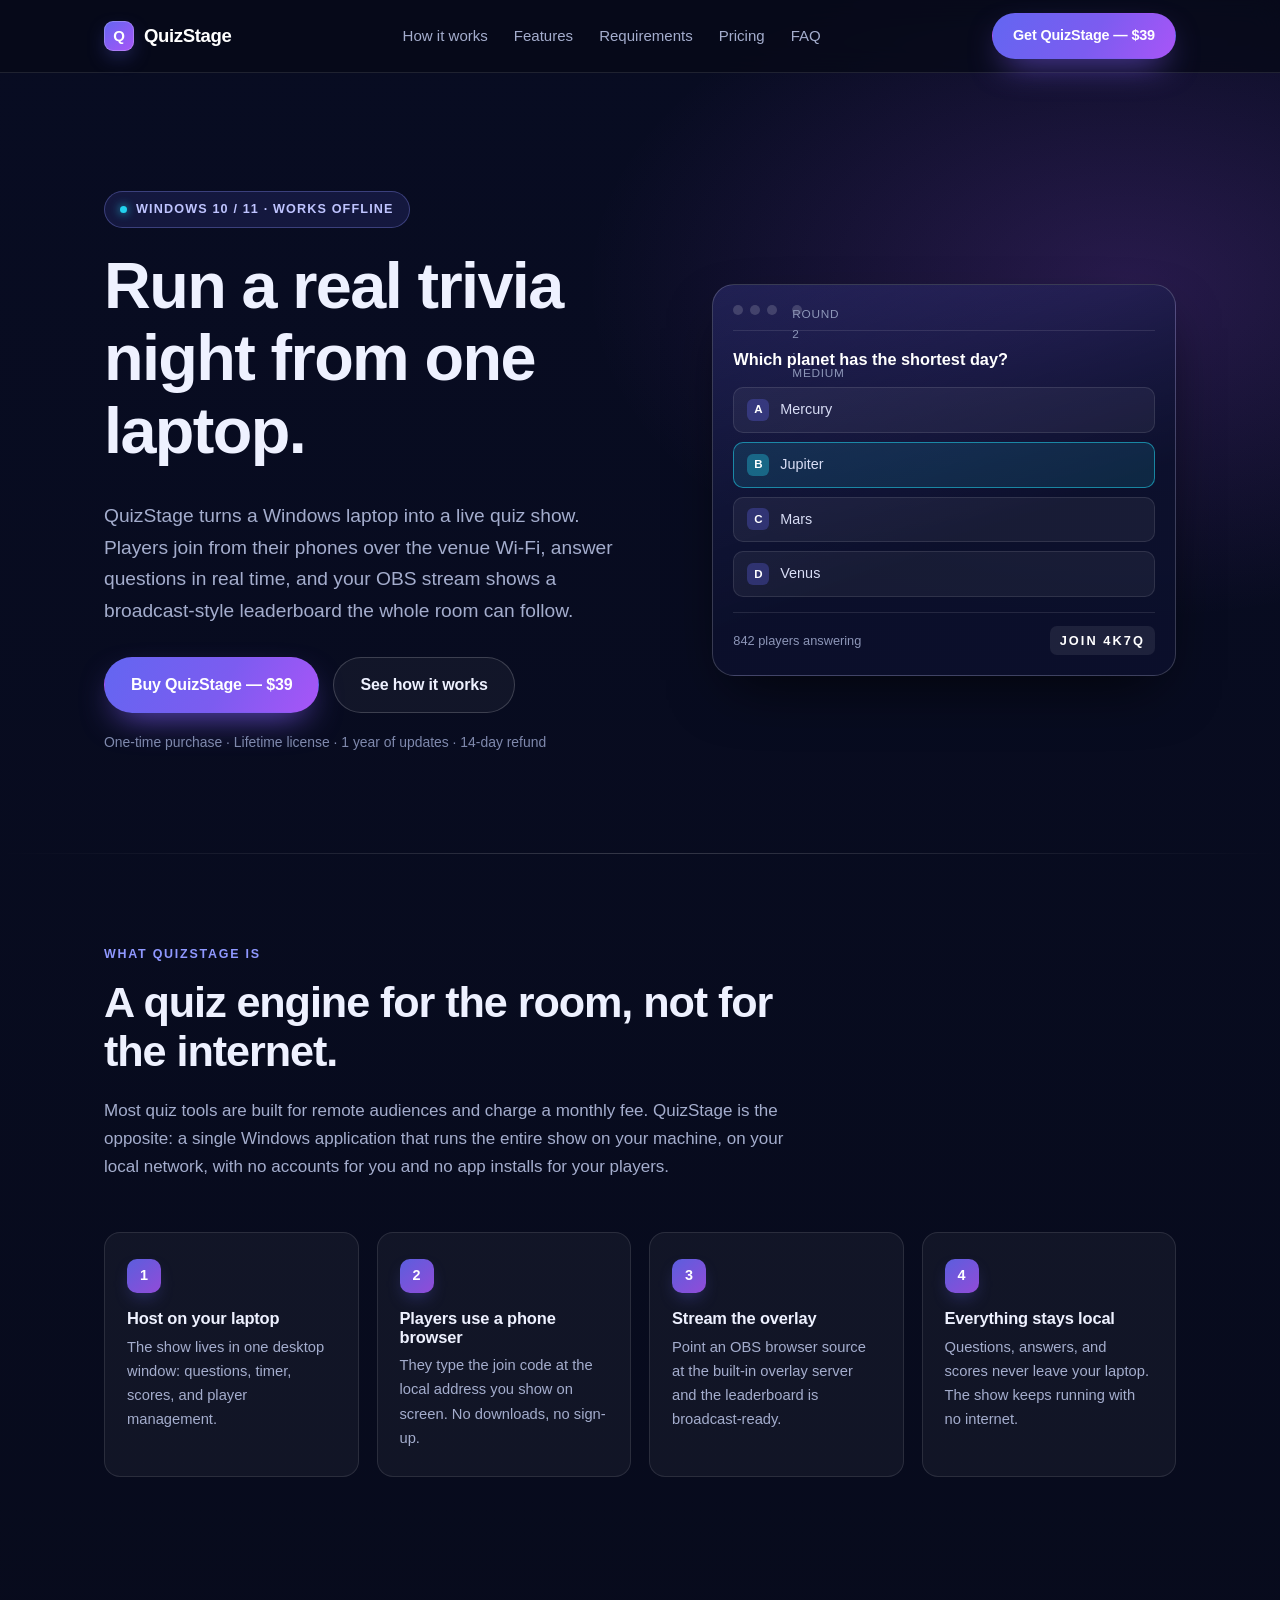
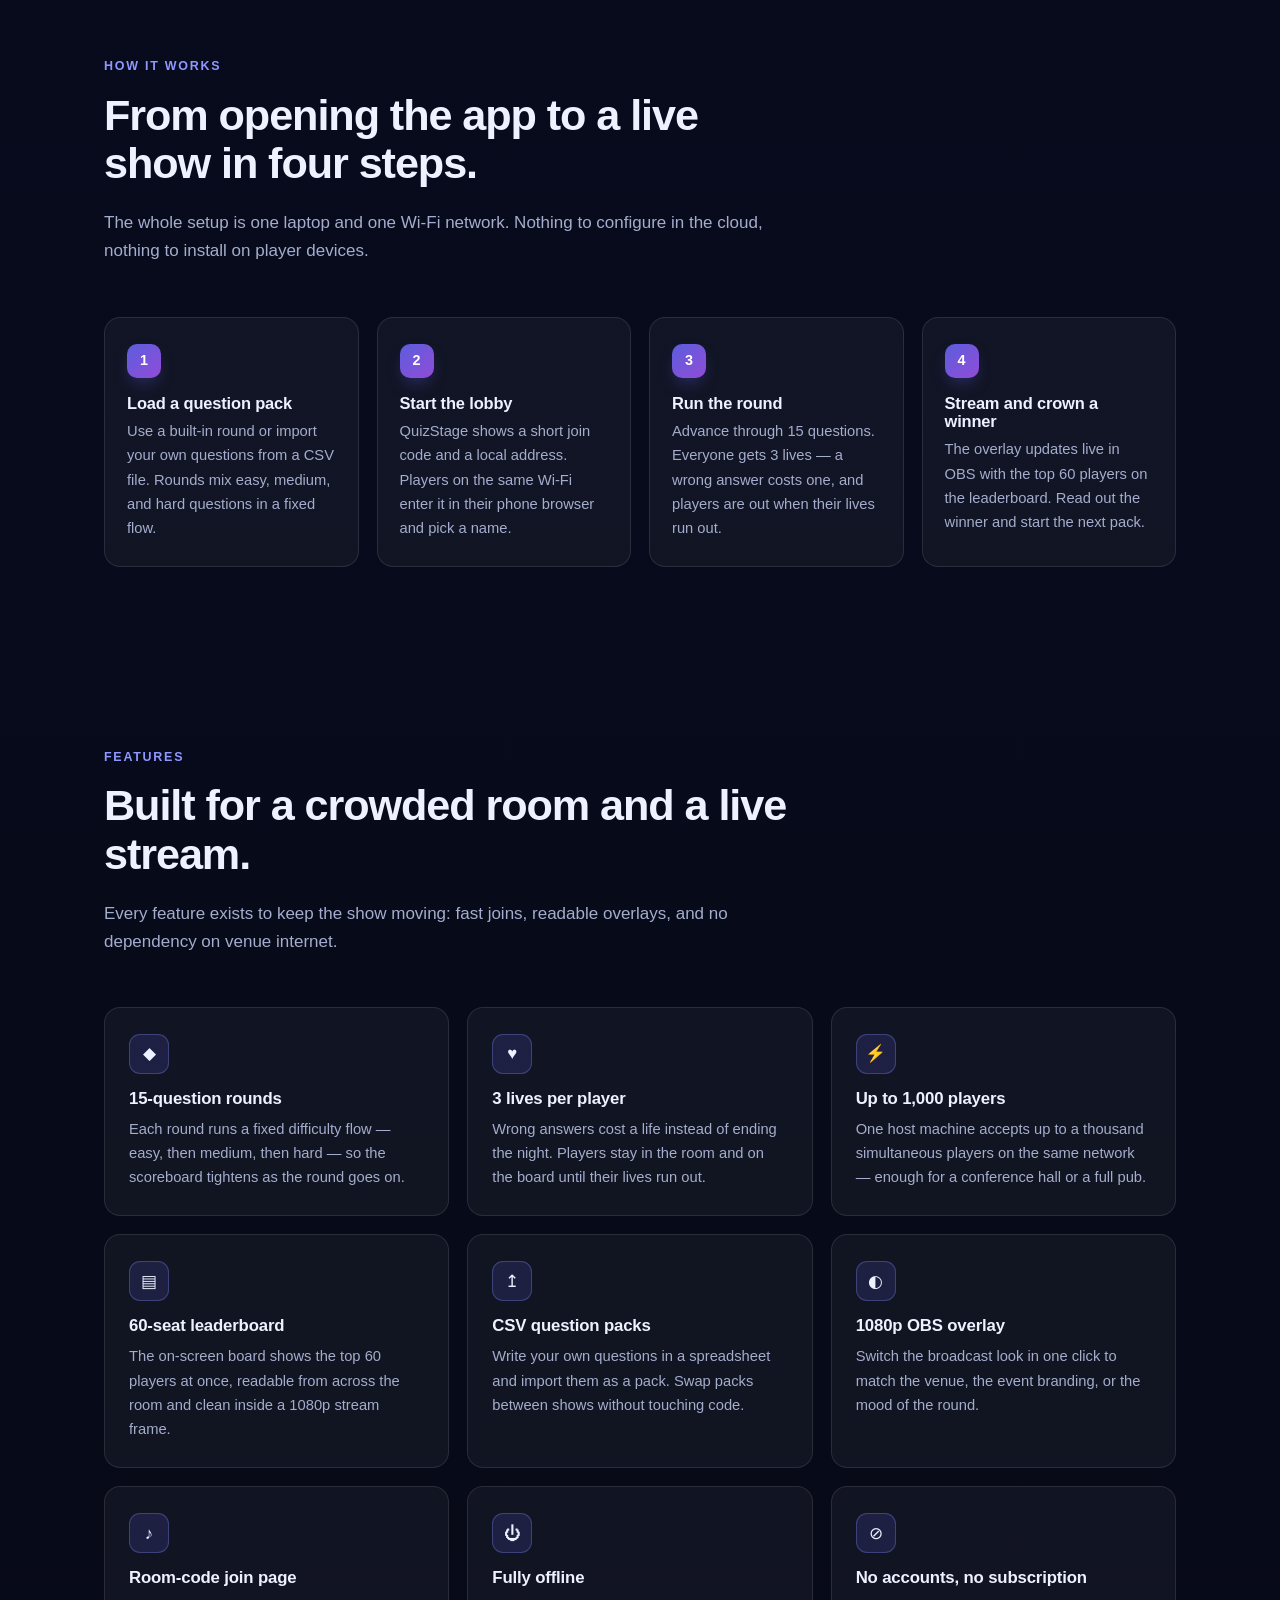
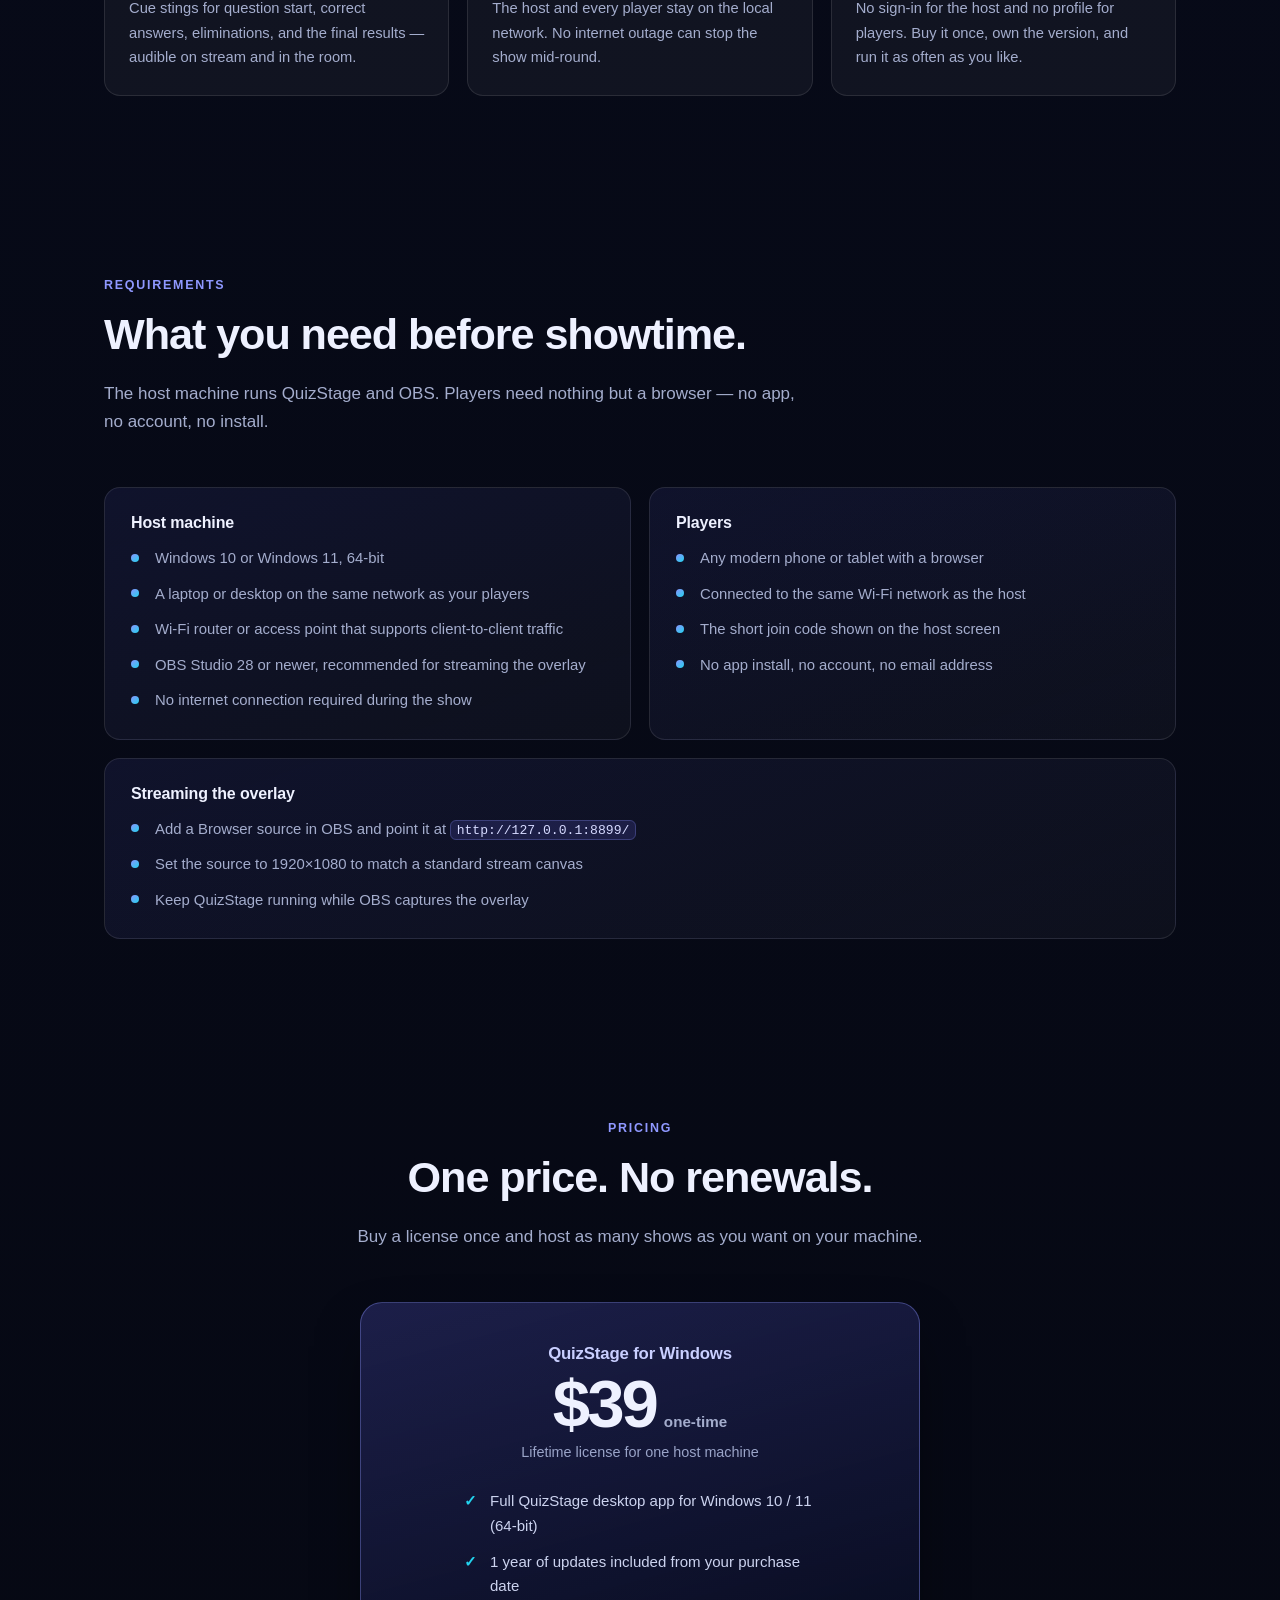
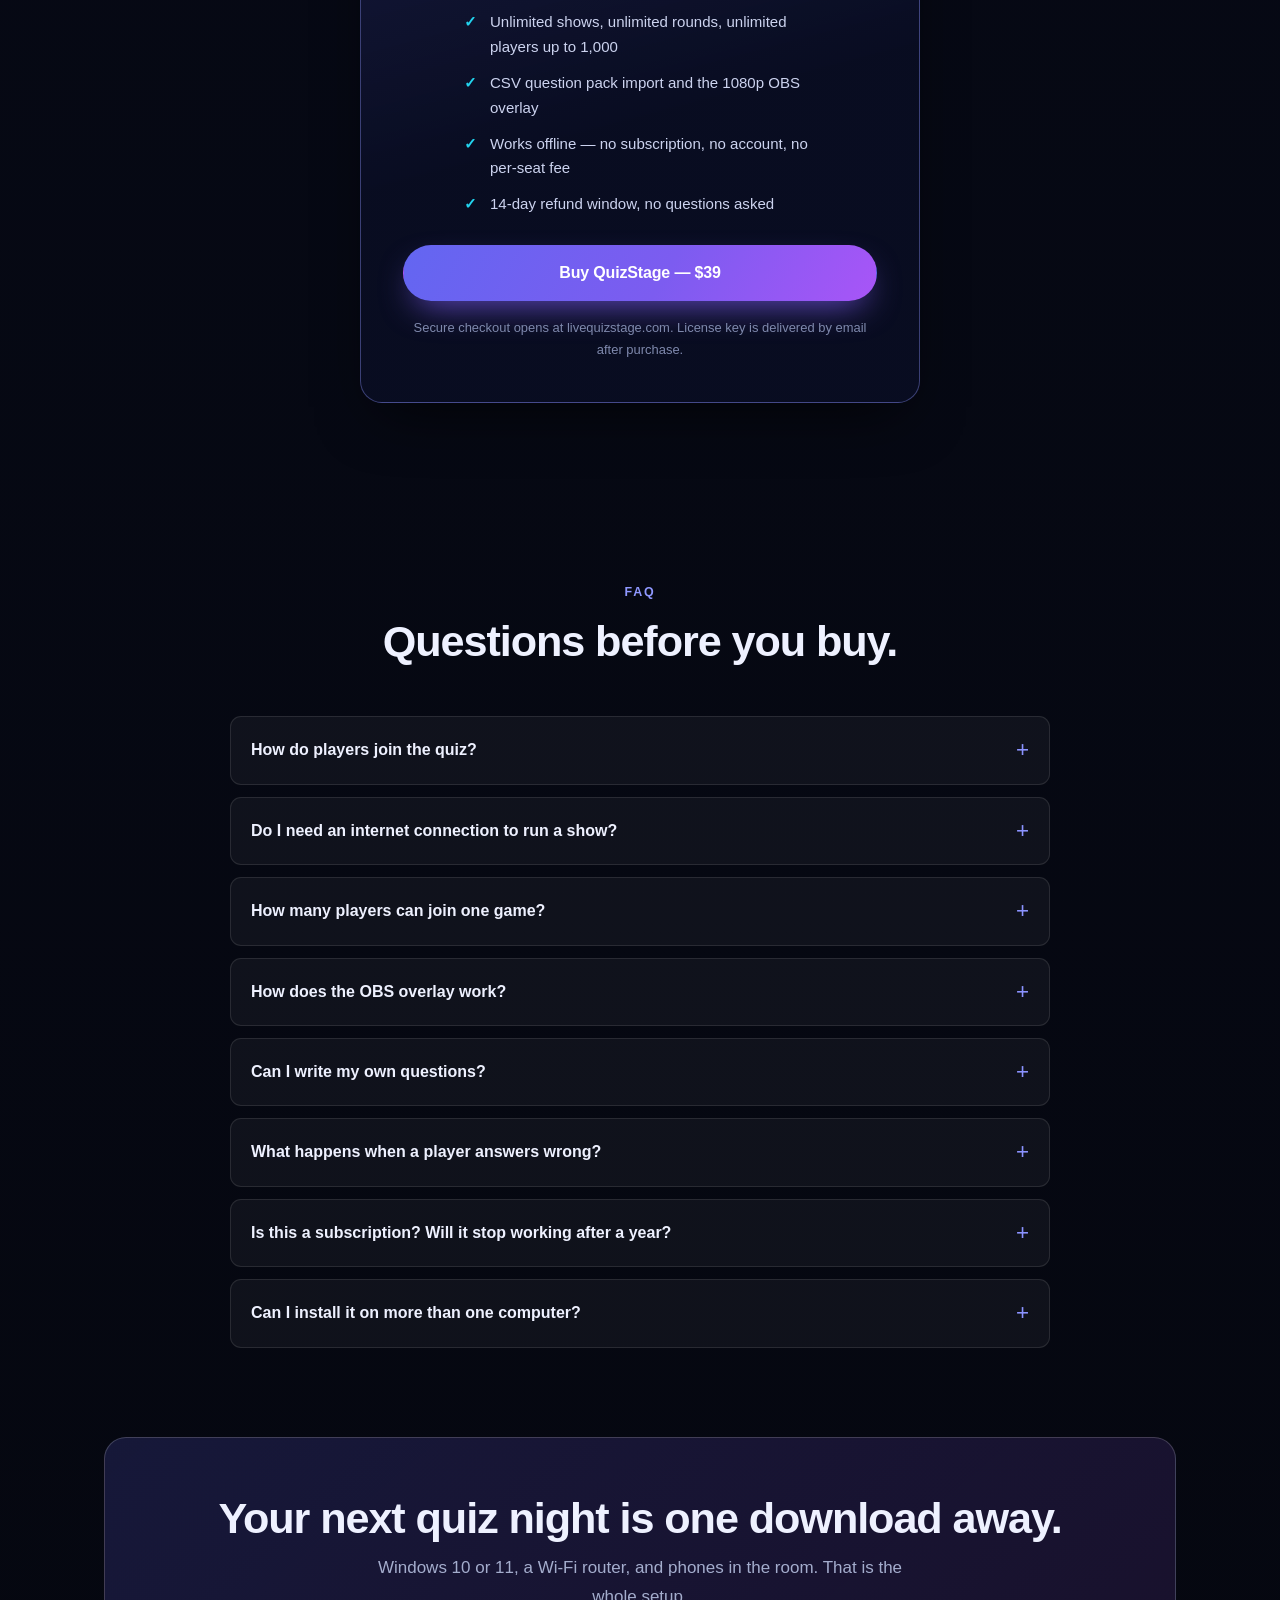
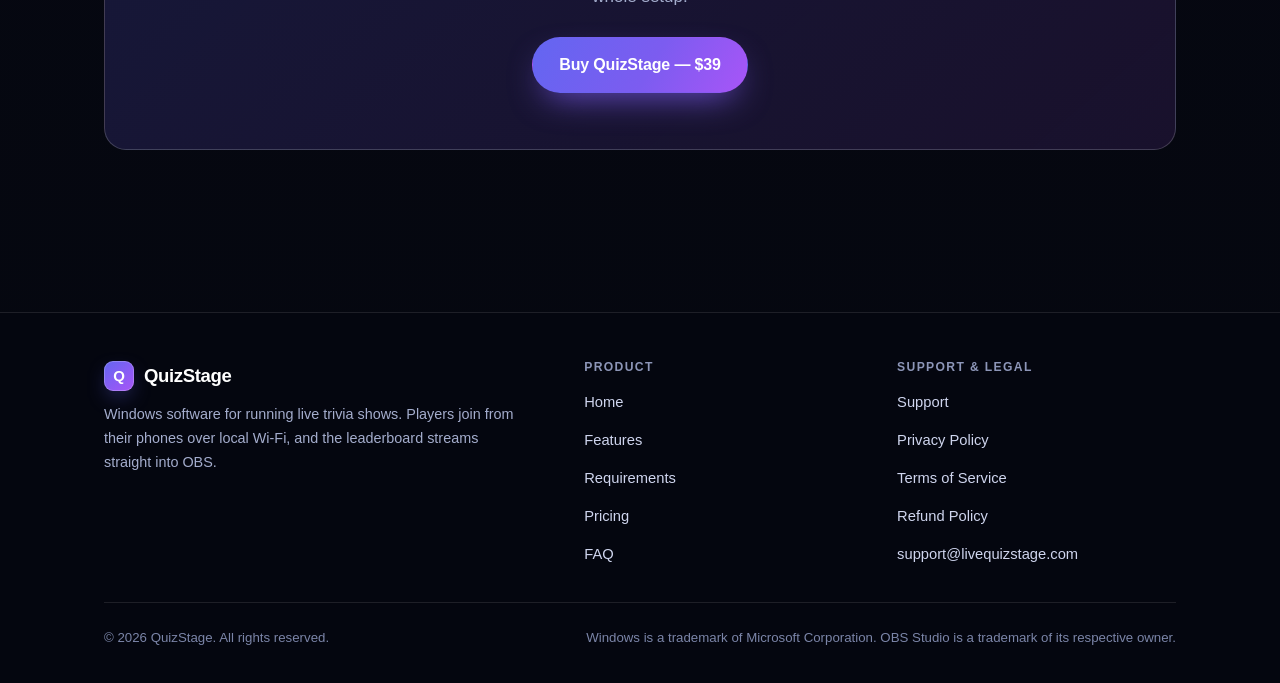
==== index.html @ 2bdcdcdf "QuizStage site: landing, pricing, legal pages" ====
<!DOCTYPE html>
<html lang="en-US">
<head>
<meta charset="utf-8">
<meta name="viewport" content="width=device-width, initial-scale=1">
<title>QuizStage — Run Live Trivia Shows from a Windows Laptop</title>
<meta name="description" content="QuizStage is Windows software for hosting live trivia nights. Players join from their phones over Wi-Fi with a short code, and you stream a broadcast-style leaderboard into OBS. $39 one-time, works offline.">
<meta name="theme-color" content="#070a18">
<link rel="canonical" href="https://livequizstage.com/">
<meta property="og:type" content="website">
<meta property="og:title" content="QuizStage — Run Live Trivia Shows from a Windows Laptop">
<meta property="og:description" content="Host up to 1,000 players from a single Windows laptop. Phones join over Wi-Fi, the leaderboard renders straight into OBS. $39 one-time license.">
<meta property="og:image" content="https://livequizstage.com/og.svg">
<meta property="og:image:type" content="image/svg+xml">
<meta property="og:image:width" content="1200">
<meta property="og:image:height" content="630">
<meta property="og:site_name" content="QuizStage">
<meta property="og:url" content="https://livequizstage.com/">
<meta name="twitter:card" content="summary_large_image">
<link rel="stylesheet" href="styles.css">
<link rel="icon" href="data:image/svg+xml,%3Csvg xmlns='http://www.w3.org/2000/svg' viewBox='0 0 32 32'%3E%3Crect width='32' height='32' rx='8' fill='%236366f1'/%3E%3Ctext x='16' y='23' font-family='Arial' font-size='18' font-weight='bold' fill='white' text-anchor='middle'%3EQ%3C/text%3E%3C/svg%3E">
</head>
<body>

<header class="site-header">
  <div class="wrap header-inner">
    <a class="brand" href="index.html"><span class="brand-mark">Q</span>QuizStage</a>
    <nav class="nav" aria-label="Main">
      <a href="#how">How it works</a>
      <a href="#features">Features</a>
      <a href="#requirements">Requirements</a>
      <a href="#pricing">Pricing</a>
      <a href="#faq">FAQ</a>
    </nav>
    <a class="btn btn-primary btn-sm" href="https://livequizstage.com/#pricing">Get QuizStage — $39</a>
  </div>
</header>

<main>

  <!-- Hero -->
  <section class="hero">
    <div class="wrap hero-grid">
      <div>
        <span class="eyebrow"><span class="dot"></span>Windows 10 / 11 · Works offline</span>
        <h1>Run a real trivia night from one laptop.</h1>
        <p class="lede">QuizStage turns a Windows laptop into a live quiz show. Players join from their phones over the venue Wi-Fi, answer questions in real time, and your OBS stream shows a broadcast-style leaderboard the whole room can follow.</p>
        <div class="hero-actions">
          <a class="btn btn-primary" href="https://livequizstage.com/#pricing">Buy QuizStage — $39</a>
          <a class="btn btn-ghost" href="#how">See how it works</a>
        </div>
        <p class="hero-note">One-time purchase · Lifetime license · 1 year of updates · 14-day refund</p>
      </div>

      <div class="hero-card" aria-hidden="true">
        <div class="mock-bar">
          <span></span><span></span><span></span>
          <span class="mock-title">Round 2 · Medium</span>
        </div>
        <p class="mock-q">Which planet has the shortest day?</p>
        <div class="mock-opts">
          <div class="mock-opt"><b>A</b> Mercury</div>
          <div class="mock-opt is-right"><b>B</b> Jupiter</div>
          <div class="mock-opt"><b>C</b> Mars</div>
          <div class="mock-opt"><b>D</b> Venus</div>
        </div>
        <div class="mock-foot">
          <span>842 players answering</span>
          <span class="mock-code">JOIN 4K7Q</span>
        </div>
      </div>
    </div>
  </section>

  <hr class="divider">

  <!-- What it is -->
  <section id="what">
    <div class="wrap">
      <div class="section-head">
        <span class="kicker">What QuizStage is</span>
        <h2>A quiz engine for the room, not for the internet.</h2>
        <p>Most quiz tools are built for remote audiences and charge a monthly fee. QuizStage is the opposite: a single Windows application that runs the entire show on your machine, on your local network, with no accounts for you and no app installs for your players.</p>
      </div>
      <div class="steps">
        <div class="step">
          <h3>Host on your laptop</h3>
          <p>The show lives in one desktop window: questions, timer, scores, and player management.</p>
        </div>
        <div class="step">
          <h3>Players use a phone browser</h3>
          <p>They type the join code at the local address you show on screen. No downloads, no sign-up.</p>
        </div>
        <div class="step">
          <h3>Stream the overlay</h3>
          <p>Point an OBS browser source at the built-in overlay server and the leaderboard is broadcast-ready.</p>
        </div>
        <div class="step">
          <h3>Everything stays local</h3>
          <p>Questions, answers, and scores never leave your laptop. The show keeps running with no internet.</p>
        </div>
      </div>
    </div>
  </section>

  <!-- How it works -->
  <section id="how">
    <div class="wrap">
      <div class="section-head">
        <span class="kicker">How it works</span>
        <h2>From opening the app to a live show in four steps.</h2>
        <p>The whole setup is one laptop and one Wi-Fi network. Nothing to configure in the cloud, nothing to install on player devices.</p>
      </div>
      <div class="steps">
        <div class="step">
          <h3>Load a question pack</h3>
          <p>Use a built-in round or import your own questions from a CSV file. Rounds mix easy, medium, and hard questions in a fixed flow.</p>
        </div>
        <div class="step">
          <h3>Start the lobby</h3>
          <p>QuizStage shows a short join code and a local address. Players on the same Wi-Fi enter it in their phone browser and pick a name.</p>
        </div>
        <div class="step">
          <h3>Run the round</h3>
          <p>Advance through 15 questions. Everyone gets 3 lives — a wrong answer costs one, and players are out when their lives run out.</p>
        </div>
        <div class="step">
          <h3>Stream and crown a winner</h3>
          <p>The overlay updates live in OBS with the top 60 players on the leaderboard. Read out the winner and start the next pack.</p>
        </div>
      </div>
    </div>
  </section>

  <!-- Features -->
  <section id="features">
    <div class="wrap">
      <div class="section-head">
        <span class="kicker">Features</span>
        <h2>Built for a crowded room and a live stream.</h2>
        <p>Every feature exists to keep the show moving: fast joins, readable overlays, and no dependency on venue internet.</p>
      </div>
      <div class="features">
        <article class="feature">
          <div class="feature-ico">◆</div>
          <h3>15-question rounds</h3>
          <p>Each round runs a fixed difficulty flow — easy, then medium, then hard — so the scoreboard tightens as the round goes on.</p>
        </article>
        <article class="feature">
          <div class="feature-ico">♥</div>
          <h3>3 lives per player</h3>
          <p>Wrong answers cost a life instead of ending the night. Players stay in the room and on the board until their lives run out.</p>
        </article>
        <article class="feature">
          <div class="feature-ico">⚡</div>
          <h3>Up to 1,000 players</h3>
          <p>One host machine accepts up to a thousand simultaneous players on the same network — enough for a conference hall or a full pub.</p>
        </article>
        <article class="feature">
          <div class="feature-ico">▤</div>
          <h3>60-seat leaderboard</h3>
          <p>The on-screen board shows the top 60 players at once, readable from across the room and clean inside a 1080p stream frame.</p>
        </article>
        <article class="feature">
          <div class="feature-ico">↥</div>
          <h3>CSV question packs</h3>
          <p>Write your own questions in a spreadsheet and import them as a pack. Swap packs between shows without touching code.</p>
        </article>
        <article class="feature">
          <div class="feature-ico">◐</div>
          <h3>1080p OBS overlay</h3>
          <p>Switch the broadcast look in one click to match the venue, the event branding, or the mood of the round.</p>
        </article>
        <article class="feature">
          <div class="feature-ico">♪</div>
          <h3>Room-code join page</h3>
          <p>Cue stings for question start, correct answers, eliminations, and the final results — audible on stream and in the room.</p>
        </article>
        <article class="feature">
          <div class="feature-ico">⏻</div>
          <h3>Fully offline</h3>
          <p>The host and every player stay on the local network. No internet outage can stop the show mid-round.</p>
        </article>
        <article class="feature">
          <div class="feature-ico">⊘</div>
          <h3>No accounts, no subscription</h3>
          <p>No sign-in for the host and no profile for players. Buy it once, own the version, and run it as often as you like.</p>
        </article>
      </div>
    </div>
  </section>

  <!-- Requirements -->
  <section id="requirements">
    <div class="wrap">
      <div class="section-head">
        <span class="kicker">Requirements</span>
        <h2>What you need before showtime.</h2>
        <p>The host machine runs QuizStage and OBS. Players need nothing but a browser — no app, no account, no install.</p>
      </div>
      <div class="req-grid">
        <div class="req-card">
          <h3>Host machine</h3>
          <ul class="req-list">
            <li>Windows 10 or Windows 11, 64-bit</li>
            <li>A laptop or desktop on the same network as your players</li>
            <li>Wi-Fi router or access point that supports client-to-client traffic</li>
            <li>OBS Studio 28 or newer, recommended for streaming the overlay</li>
            <li>No internet connection required during the show</li>
          </ul>
        </div>
        <div class="req-card">
          <h3>Players</h3>
          <ul class="req-list">
            <li>Any modern phone or tablet with a browser</li>
            <li>Connected to the same Wi-Fi network as the host</li>
            <li>The short join code shown on the host screen</li>
            <li>No app install, no account, no email address</li>
          </ul>
        </div>
      </div>
      <div class="req-card" style="margin-top:18px">
        <h3>Streaming the overlay</h3>
        <ul class="req-list">
          <li>Add a Browser source in OBS and point it at <code>http://127.0.0.1:8899/</code></li>
          <li>Set the source to 1920×1080 to match a standard stream canvas</li>
          <li>Keep QuizStage running while OBS captures the overlay</li>
        </ul>
      </div>
    </div>
  </section>

  <!-- Pricing -->
  <section id="pricing">
    <div class="wrap">
      <div class="section-head" style="text-align:center;margin-left:auto;margin-right:auto">
        <span class="kicker">Pricing</span>
        <h2>One price. No renewals.</h2>
        <p>Buy a license once and host as many shows as you want on your machine.</p>
      </div>
      <div class="pricing-card">
        <h3 style="font-size:1.05rem;color:#c9cfff;margin-bottom:0">QuizStage for Windows</h3>
        <div class="price-tag">
          <span class="price-amount">$39</span>
          <span class="price-unit">one-time</span>
        </div>
        <p class="price-sub">Lifetime license for one host machine</p>
        <ul class="price-list">
          <li>Full QuizStage desktop app for Windows 10 / 11 (64-bit)</li>
          <li>1 year of updates included from your purchase date</li>
          <li>Unlimited shows, unlimited rounds, unlimited players up to 1,000</li>
          <li>CSV question pack import and the 1080p OBS overlay</li>
          <li>Works offline — no subscription, no account, no per-seat fee</li>
          <li>14-day refund window, no questions asked</li>
        </ul>
        <a class="btn btn-primary" href="https://livequizstage.com/#pricing" style="width:100%">Buy QuizStage — $39</a>
        <p class="price-fine">Secure checkout opens at livequizstage.com. License key is delivered by email after purchase.</p>
      </div>
    </div>
  </section>

  <!-- FAQ -->
  <section id="faq">
    <div class="wrap">
      <div class="section-head" style="text-align:center;margin-left:auto;margin-right:auto">
        <span class="kicker">FAQ</span>
        <h2>Questions before you buy.</h2>
      </div>
      <div class="faq">
        <details>
          <summary>How do players join the quiz?</summary>
          <p>QuizStage displays a join code and a local web address on the host screen. Players on the same Wi-Fi open that address in their phone browser, type the code, and choose a display name. There is nothing to install and no account to create.</p>
        </details>
        <details>
          <summary>Do I need an internet connection to run a show?</summary>
          <p>No. The host app, the player join page, and the overlay server all run on your laptop over the local network. Internet is only needed to download the installer and your updates, and to stream to a platform if you choose to.</p>
        </details>
        <details>
          <summary>How many players can join one game?</summary>
          <p>Up to 1,000 simultaneous players on a single host machine. In practice your Wi-Fi access point is the limiting factor — a consumer router handles a few hundred phones comfortably, and larger venues should use a dedicated access point.</p>
        </details>
        <details>
          <summary>How does the OBS overlay work?</summary>
          <p>QuizStage runs a local overlay server at <code>http://127.0.0.1:8899/</code>. In OBS Studio 28 or newer, add a Browser source pointing to that address at 1920×1080. The leaderboard, question, and timer graphics update live as the round progresses, and you can switch between the 5 themes from the host app.</p>
        </details>
        <details>
          <summary>Can I write my own questions?</summary>
          <p>Yes. Question packs are plain CSV files, so you can write them in Excel, Google Sheets, or any text editor and import them into QuizStage. Each round runs 15 questions in an easy, medium, hard flow, and you can keep as many packs as you like.</p>
        </details>
        <details>
          <summary>What happens when a player answers wrong?</summary>
          <p>They lose one of their 3 lives. Players keep answering until all three lives are gone, which keeps casual players in the room instead of knocking them out on question two.</p>
        </details>
        <details>
          <summary>Is this a subscription? Will it stop working after a year?</summary>
          <p>No. You pay $39 once for a lifetime license on one host machine. The purchase includes 1 year of updates; after that year the version you have keeps working indefinitely. There is no renewal requirement and nothing is disabled.</p>
        </details>
        <details>
          <summary>Can I install it on more than one computer?</summary>
          <p>One license covers one host machine. If you run shows from two laptops, or want a backup machine for events, you need a second license. You can move a license to a replacement machine by contacting support.</p>
        </details>
      </div>
    </div>
  </section>

  <!-- CTA -->
  <section style="padding-top:0">
    <div class="wrap">
      <div class="cta-band">
        <h2>Your next quiz night is one download away.</h2>
        <p>Windows 10 or 11, a Wi-Fi router, and phones in the room. That is the whole setup.</p>
        <a class="btn btn-primary" href="https://livequizstage.com/#pricing">Buy QuizStage — $39</a>
      </div>
    </div>
  </section>

</main>

<footer class="site-footer">
  <div class="wrap">
    <div class="footer-grid">
      <div class="footer-brand">
        <a class="brand" href="index.html"><span class="brand-mark">Q</span>QuizStage</a>
        <p>Windows software for running live trivia shows. Players join from their phones over local Wi-Fi, and the leaderboard streams straight into OBS.</p>
      </div>
      <div class="footer-col">
        <h4>Product</h4>
        <ul>
          <li><a href="index.html">Home</a></li>
          <li><a href="index.html#features">Features</a></li>
          <li><a href="index.html#requirements">Requirements</a></li>
          <li><a href="index.html#pricing">Pricing</a></li>
          <li><a href="index.html#faq">FAQ</a></li>
        </ul>
      </div>
      <div class="footer-col">
        <h4>Support &amp; legal</h4>
        <ul>
          <li><a href="support.html">Support</a></li>
          <li><a href="privacy.html">Privacy Policy</a></li>
          <li><a href="terms.html">Terms of Service</a></li>
          <li><a href="refund.html">Refund Policy</a></li>
          <li><a href="mailto:support@livequizstage.com">support@livequizstage.com</a></li>
        </ul>
      </div>
    </div>
    <div class="footer-bottom">
      <span>&copy; 2026 QuizStage. All rights reserved.</span>
      <span>Windows is a trademark of Microsoft Corporation. OBS Studio is a trademark of its respective owner.</span>
    </div>
  </div>
</footer>

</body>
</html>
---- styles.css ----
/* QuizStage — site stylesheet (single file, no external deps) */
:root {
  --bg: #070a18; --bg-2: #0b1030;
  --surface: rgba(255, 255, 255, 0.045); --surface-2: rgba(255, 255, 255, 0.075);
  --line: rgba(255, 255, 255, 0.1); --line-strong: rgba(255, 255, 255, 0.18);
  --text: #eef1ff; --muted: #a4adcd;
  --indigo: #6366f1; --indigo-light: #8b93ff; --violet: #a855f7; --cyan: #22d3ee;
  --radius: 16px; --radius-sm: 11px; --wrap: 1120px;
  --shadow: 0 24px 60px -20px rgba(0, 0, 0, 0.75);
}
* { box-sizing: border-box; }
html { scroll-behavior: smooth; }

body {
  margin: 0;
  background:
    radial-gradient(1100px 620px at 12% -8%, rgba(99, 102, 241, 0.28), transparent 62%),
    radial-gradient(900px 560px at 88% 4%, rgba(168, 85, 247, 0.2), transparent 60%),
    linear-gradient(180deg, #080c22 0%, var(--bg) 42%, #05070f 100%);
  background-color: var(--bg);
  color: var(--text);
  font-family: "Inter", -apple-system, BlinkMacSystemFont, "Segoe UI", Roboto, Helvetica, Arial, sans-serif;
  font-size: 17px; line-height: 1.65;
  -webkit-font-smoothing: antialiased;
}

h1, h2, h3, h4 { font-weight: 800; letter-spacing: -0.025em; line-height: 1.12; margin: 0 0 0.5em; }
h1 { font-size: clamp(2.35rem, 6vw, 4.05rem); }
h2 { font-size: clamp(1.8rem, 3.7vw, 2.7rem); }
h3 { font-size: 1.15rem; letter-spacing: -0.01em; }
p { margin: 0 0 1.1em; }
a { color: var(--indigo-light); text-decoration: none; }
a:hover { color: #c7cbff; }
code, kbd {
  font-family: "JetBrains Mono", ui-monospace, SFMono-Regular, Consolas, monospace;
  font-size: 0.88em; background: rgba(99, 102, 241, 0.16);
  border: 1px solid rgba(139, 147, 255, 0.28); border-radius: 6px;
  padding: 0.12em 0.42em; color: #d6daff;
}
.wrap { width: 100%; max-width: var(--wrap); margin: 0 auto; padding: 0 24px; }

/* ---------- Header ---------- */
.site-header {
  position: sticky; top: 0; z-index: 50;
  backdrop-filter: blur(14px);
  background: rgba(7, 10, 24, 0.78);
  border-bottom: 1px solid var(--line);
}
.header-inner { display: flex; align-items: center; justify-content: space-between; gap: 20px; min-height: 72px; }
.brand { display: inline-flex; align-items: center; gap: 10px; font-weight: 800; font-size: 1.16rem; letter-spacing: -0.02em; color: #fff; }
.brand:hover { color: #fff; }
.brand-mark {
  width: 30px; height: 30px; border-radius: 9px;
  background: linear-gradient(140deg, var(--indigo), var(--violet));
  box-shadow: 0 0 0 1px rgba(255, 255, 255, 0.22) inset, 0 8px 22px -8px rgba(99, 102, 241, 0.9);
  display: grid; place-items: center; font-size: 15px; font-weight: 900; color: #fff;
}
.nav { display: flex; align-items: center; gap: 26px; font-size: 0.94rem; }
.nav a { color: var(--muted); font-weight: 500; }
.nav a:hover { color: #fff; }

/* ---------- Buttons ---------- */
.btn {
  display: inline-flex; align-items: center; justify-content: center; gap: 9px;
  padding: 14px 26px; border-radius: 999px;
  font-weight: 700; font-size: 1rem; letter-spacing: -0.01em;
  border: 1px solid transparent; cursor: pointer;
  transition: transform 0.16s ease, box-shadow 0.16s ease, background 0.16s ease;
}
.btn-primary {
  background: linear-gradient(120deg, var(--indigo) 0%, #7c5cf0 55%, var(--violet) 100%);
  color: #fff; box-shadow: 0 14px 34px -12px rgba(124, 92, 240, 0.85);
}
.btn-primary:hover { color: #fff; transform: translateY(-2px); box-shadow: 0 20px 44px -14px rgba(124, 92, 240, 1); }
.btn-ghost { background: var(--surface); border-color: var(--line-strong); color: var(--text); }
.btn-ghost:hover { background: var(--surface-2); color: #fff; }
.btn-sm { padding: 10px 20px; font-size: 0.9rem; }

/* ---------- Hero ---------- */
.hero { padding: clamp(64px, 10vw, 118px) 0 clamp(48px, 7vw, 84px); }
.hero-grid { display: grid; grid-template-columns: 1.08fr 0.92fr; gap: clamp(32px, 5vw, 72px); align-items: center; }
.eyebrow {
  display: inline-flex; align-items: center; gap: 9px;
  font-size: 0.79rem; font-weight: 700; letter-spacing: 0.09em; text-transform: uppercase;
  color: #bfc4ff; background: rgba(99, 102, 241, 0.14);
  border: 1px solid rgba(139, 147, 255, 0.32); border-radius: 999px;
  padding: 7px 15px; margin-bottom: 22px;
}
.eyebrow .dot { width: 7px; height: 7px; border-radius: 50%; background: var(--cyan); box-shadow: 0 0 10px var(--cyan); }
.lede { font-size: clamp(1.02rem, 1.55vw, 1.2rem); color: var(--muted); max-width: 34em; }
.hero-actions { display: flex; flex-wrap: wrap; gap: 14px; margin-top: 30px; }
.hero-note { margin-top: 18px; font-size: 0.87rem; color: #7f89ad; }

.hero-card {
  position: relative; border-radius: 22px; padding: 20px;
  background: linear-gradient(160deg, rgba(99, 102, 241, 0.2), rgba(12, 16, 44, 0.92) 62%);
  border: 1px solid var(--line-strong); box-shadow: var(--shadow);
}
.mock-bar { display: flex; align-items: center; gap: 7px; padding-bottom: 15px; margin-bottom: 15px; border-bottom: 1px solid var(--line); }
.mock-bar span { width: 10px; height: 10px; border-radius: 50%; background: rgba(255, 255, 255, 0.16); }
.mock-title { margin-left: 8px; font-size: 0.74rem; letter-spacing: 0.06em; text-transform: uppercase; color: #8d96b8; }
.mock-q { font-size: 1.02rem; font-weight: 700; margin: 0 0 14px; color: #fff; }
.mock-opts { display: grid; gap: 9px; }
.mock-opt {
  display: flex; align-items: center; gap: 11px; padding: 10px 13px; border-radius: 10px;
  background: rgba(255, 255, 255, 0.05); border: 1px solid var(--line);
  font-size: 0.9rem; color: #d8ddf5;
}
.mock-opt b {
  width: 22px; height: 22px; flex: 0 0 22px; display: grid; place-items: center;
  border-radius: 6px; background: rgba(99, 102, 241, 0.3); color: #fff; font-size: 0.72rem;
}
.mock-opt.is-right { border-color: rgba(34, 211, 238, 0.55); background: rgba(34, 211, 238, 0.12); }
.mock-opt.is-right b { background: rgba(34, 211, 238, 0.35); }
.mock-foot {
  display: flex; justify-content: space-between; align-items: center;
  margin-top: 15px; padding-top: 13px; border-top: 1px solid var(--line);
  font-size: 0.8rem; color: #8d96b8;
}
.mock-code { font-weight: 800; letter-spacing: 0.16em; color: #fff; background: rgba(255, 255, 255, 0.08); padding: 4px 10px; border-radius: 7px; }

/* ---------- Section furniture ---------- */
section { padding: clamp(52px, 7vw, 92px) 0; }
.section-head { max-width: 44rem; margin-bottom: clamp(30px, 4vw, 52px); }
.section-head p { color: var(--muted); margin-bottom: 0; }
.kicker { display: block; font-size: 0.78rem; font-weight: 800; letter-spacing: 0.14em; text-transform: uppercase; color: #8f98ff; margin-bottom: 14px; }
.divider { height: 1px; background: linear-gradient(90deg, transparent, var(--line-strong), transparent); border: 0; margin: 0; }

/* ---------- Steps ---------- */
.steps { display: grid; grid-template-columns: repeat(4, 1fr); gap: 18px; counter-reset: step; }
.step { background: var(--surface); border: 1px solid var(--line); border-radius: var(--radius); padding: 26px 22px; position: relative; }
.step::before {
  counter-increment: step; content: counter(step);
  display: grid; place-items: center; width: 34px; height: 34px; margin-bottom: 16px;
  border-radius: 10px; font-size: 0.9rem; font-weight: 900; color: #fff;
  background: linear-gradient(140deg, rgba(99, 102, 241, 0.9), rgba(168, 85, 247, 0.85));
  box-shadow: 0 8px 20px -10px rgba(99, 102, 241, 1);
}
.step h3 { margin-bottom: 7px; font-size: 1.03rem; }
.step p { margin: 0; font-size: 0.92rem; color: var(--muted); }

/* ---------- Features ---------- */
.features { display: grid; grid-template-columns: repeat(3, 1fr); gap: 18px; }
.feature {
  background: var(--surface); border: 1px solid var(--line); border-radius: var(--radius);
  padding: 26px 24px;
  transition: border-color 0.18s ease, background 0.18s ease, transform 0.18s ease;
}
.feature:hover { border-color: rgba(139, 147, 255, 0.42); background: var(--surface-2); transform: translateY(-3px); }
.feature h3 { margin-bottom: 8px; font-size: 1.05rem; }
.feature p { margin: 0; font-size: 0.92rem; color: var(--muted); }
.feature-ico {
  display: grid; place-items: center; width: 40px; height: 40px; margin-bottom: 16px;
  border-radius: 11px; background: rgba(99, 102, 241, 0.16);
  border: 1px solid rgba(139, 147, 255, 0.3); font-size: 1.05rem;
}

/* ---------- Requirements ---------- */
.req-grid { display: grid; grid-template-columns: 1fr 1fr; gap: 18px; }
.req-card {
  background: linear-gradient(160deg, rgba(99, 102, 241, 0.1), rgba(255, 255, 255, 0.03));
  border: 1px solid var(--line); border-radius: var(--radius); padding: 26px;
}
.req-card h3 { font-size: 1rem; margin-bottom: 14px; }
.req-list { list-style: none; margin: 0; padding: 0; display: grid; gap: 11px; }
.req-list li { position: relative; padding-left: 24px; font-size: 0.93rem; color: var(--muted); }
.req-list li::before {
  content: ""; position: absolute; left: 0; top: 0.52em; width: 8px; height: 8px; border-radius: 50%;
  background: linear-gradient(140deg, var(--indigo-light), var(--cyan));
}

/* ---------- Pricing ---------- */
.pricing-card {
  max-width: 560px; margin: 0 auto;
  background: linear-gradient(165deg, rgba(99, 102, 241, 0.24), rgba(9, 13, 34, 0.96) 58%);
  border: 1px solid rgba(139, 147, 255, 0.38); border-radius: 22px;
  padding: clamp(28px, 4vw, 42px); text-align: center; box-shadow: var(--shadow);
}
.price-tag { display: flex; align-items: baseline; justify-content: center; gap: 8px; margin: 6px 0 4px; }
.price-amount { font-size: clamp(3rem, 8vw, 4.2rem); font-weight: 900; letter-spacing: -0.045em; line-height: 1; }
.price-unit { font-size: 0.95rem; color: var(--muted); font-weight: 600; }
.price-sub { font-size: 0.9rem; color: #9aa4c8; margin: 0 0 24px; }
.price-list { list-style: none; margin: 0 auto 28px; padding: 0; display: grid; gap: 11px; text-align: left; max-width: 22rem; }
.price-list li { position: relative; padding-left: 26px; font-size: 0.94rem; color: #ccd3ef; }
.price-list li::before { content: "✓"; position: absolute; left: 0; top: 0; color: var(--cyan); font-weight: 900; }
.price-fine { margin: 16px 0 0; font-size: 0.81rem; color: #7f89ad; }

/* ---------- FAQ ---------- */
.faq { max-width: 820px; margin: 0 auto; display: grid; gap: 12px; }
.faq details { background: var(--surface); border: 1px solid var(--line); border-radius: var(--radius-sm); padding: 4px 20px; }
.faq details[open] { background: var(--surface-2); border-color: rgba(139, 147, 255, 0.3); }
.faq summary {
  cursor: pointer; padding: 16px 0; font-weight: 700; font-size: 1rem; list-style: none;
  display: flex; justify-content: space-between; align-items: center; gap: 16px;
}
.faq summary::-webkit-details-marker { display: none; }
.faq summary::after { content: "+"; font-size: 1.4rem; font-weight: 400; color: var(--indigo-light); line-height: 1; flex: 0 0 auto; }
.faq details[open] summary::after { content: "−"; }
.faq details p { margin: 0 0 18px; font-size: 0.93rem; color: var(--muted); }

/* ---------- Legal / prose ---------- */
.page-head { padding: clamp(52px, 7vw, 86px) 0 34px; border-bottom: 1px solid var(--line); }
.page-head h1 { font-size: clamp(2rem, 4.6vw, 3rem); margin-bottom: 10px; }
.page-head p { color: var(--muted); margin: 0; font-size: 0.95rem; }
.prose { max-width: 760px; padding: clamp(38px, 5vw, 60px) 0 clamp(56px, 7vw, 88px); }
.prose h2 { font-size: clamp(1.3rem, 2.4vw, 1.62rem); margin: 2.1em 0 0.6em; }
.prose h2:first-child { margin-top: 0; }
.prose h3 { font-size: 1.04rem; margin: 1.7em 0 0.45em; color: #e6e9ff; }
.prose p, .prose li { color: #bcc4e0; font-size: 0.96rem; }
.prose ul, .prose ol { padding-left: 1.25rem; margin: 0 0 1.1em; }
.prose li { margin-bottom: 0.5em; }
.prose strong { color: #fff; font-weight: 700; }
.callout {
  background: rgba(99, 102, 241, 0.11); border: 1px solid rgba(139, 147, 255, 0.3);
  border-left: 3px solid var(--indigo); border-radius: 10px;
  padding: 16px 20px; margin: 0 0 1.6em;
}
.callout p { margin: 0; color: #cfd5f0; font-size: 0.93rem; }
.prose table { width: 100%; border-collapse: collapse; margin: 0 0 1.4em; font-size: 0.93rem; }
.prose th, .prose td { text-align: left; padding: 11px 14px; border-bottom: 1px solid var(--line); color: #bcc4e0; }
.prose th { color: #fff; font-weight: 700; background: rgba(255, 255, 255, 0.04); }

/* ---------- Support ---------- */
.support-grid { display: grid; grid-template-columns: 1fr 1fr; gap: 18px; margin-bottom: 34px; }
.support-card { background: var(--surface); border: 1px solid var(--line); border-radius: var(--radius); padding: 26px; }
.support-card h3 { margin-bottom: 8px; }
.support-card p { margin: 0; font-size: 0.93rem; color: var(--muted); }
.support-card a { font-weight: 700; }

/* ---------- CTA band ---------- */
.cta-band {
  text-align: center;
  background: linear-gradient(140deg, rgba(99, 102, 241, 0.18), rgba(168, 85, 247, 0.12));
  border: 1px solid var(--line-strong); border-radius: 22px;
  padding: clamp(34px, 5vw, 56px) 24px;
}
.cta-band h2 { margin-bottom: 12px; }
.cta-band p { color: var(--muted); max-width: 34rem; margin: 0 auto 26px; }

/* ---------- Footer ---------- */
.site-footer { border-top: 1px solid var(--line); margin-top: clamp(40px, 6vw, 72px); padding: 48px 0 34px; background: rgba(4, 6, 16, 0.6); }
.footer-grid { display: grid; grid-template-columns: 1.6fr 1fr 1fr; gap: 34px; padding-bottom: 34px; border-bottom: 1px solid var(--line); }
.footer-brand p { color: var(--muted); font-size: 0.9rem; max-width: 26rem; margin: 12px 0 0; }
.footer-col h4 { font-size: 0.76rem; letter-spacing: 0.11em; text-transform: uppercase; color: #8d96b8; margin: 0 0 14px; font-weight: 800; }
.footer-col ul { list-style: none; margin: 0; padding: 0; display: grid; gap: 10px; }
.footer-col a { color: #cfd5ee; font-size: 0.92rem; font-weight: 500; }
.footer-col a:hover { color: #fff; }
.footer-bottom { display: flex; flex-wrap: wrap; justify-content: space-between; gap: 12px; padding-top: 24px; font-size: 0.83rem; color: #7b85a8; }
.footer-bottom a { color: #9aa4c8; }

/* ---------- Responsive ---------- */
@media (max-width: 960px) {
  .hero-grid { grid-template-columns: 1fr; }
  .hero-card { order: 2; max-width: 460px; }
  .steps { grid-template-columns: 1fr 1fr; }
  .features { grid-template-columns: 1fr 1fr; }
  .footer-grid { grid-template-columns: 1fr 1fr; }
  .footer-brand { grid-column: 1 / -1; }
}
@media (max-width: 680px) {
  body { font-size: 16px; }
  .nav { display: none; }
  .header-inner { min-height: 64px; }
  .steps, .features, .req-grid, .support-grid { grid-template-columns: 1fr; }
  .hero-actions .btn { width: 100%; }
  .footer-grid { grid-template-columns: 1fr; }
  .prose table { font-size: 0.86rem; }
  .prose th, .prose td { padding: 9px 8px; }
}
@media (prefers-reduced-motion: reduce) {
  html { scroll-behavior: auto; }
  * { transition: none !important; }
}
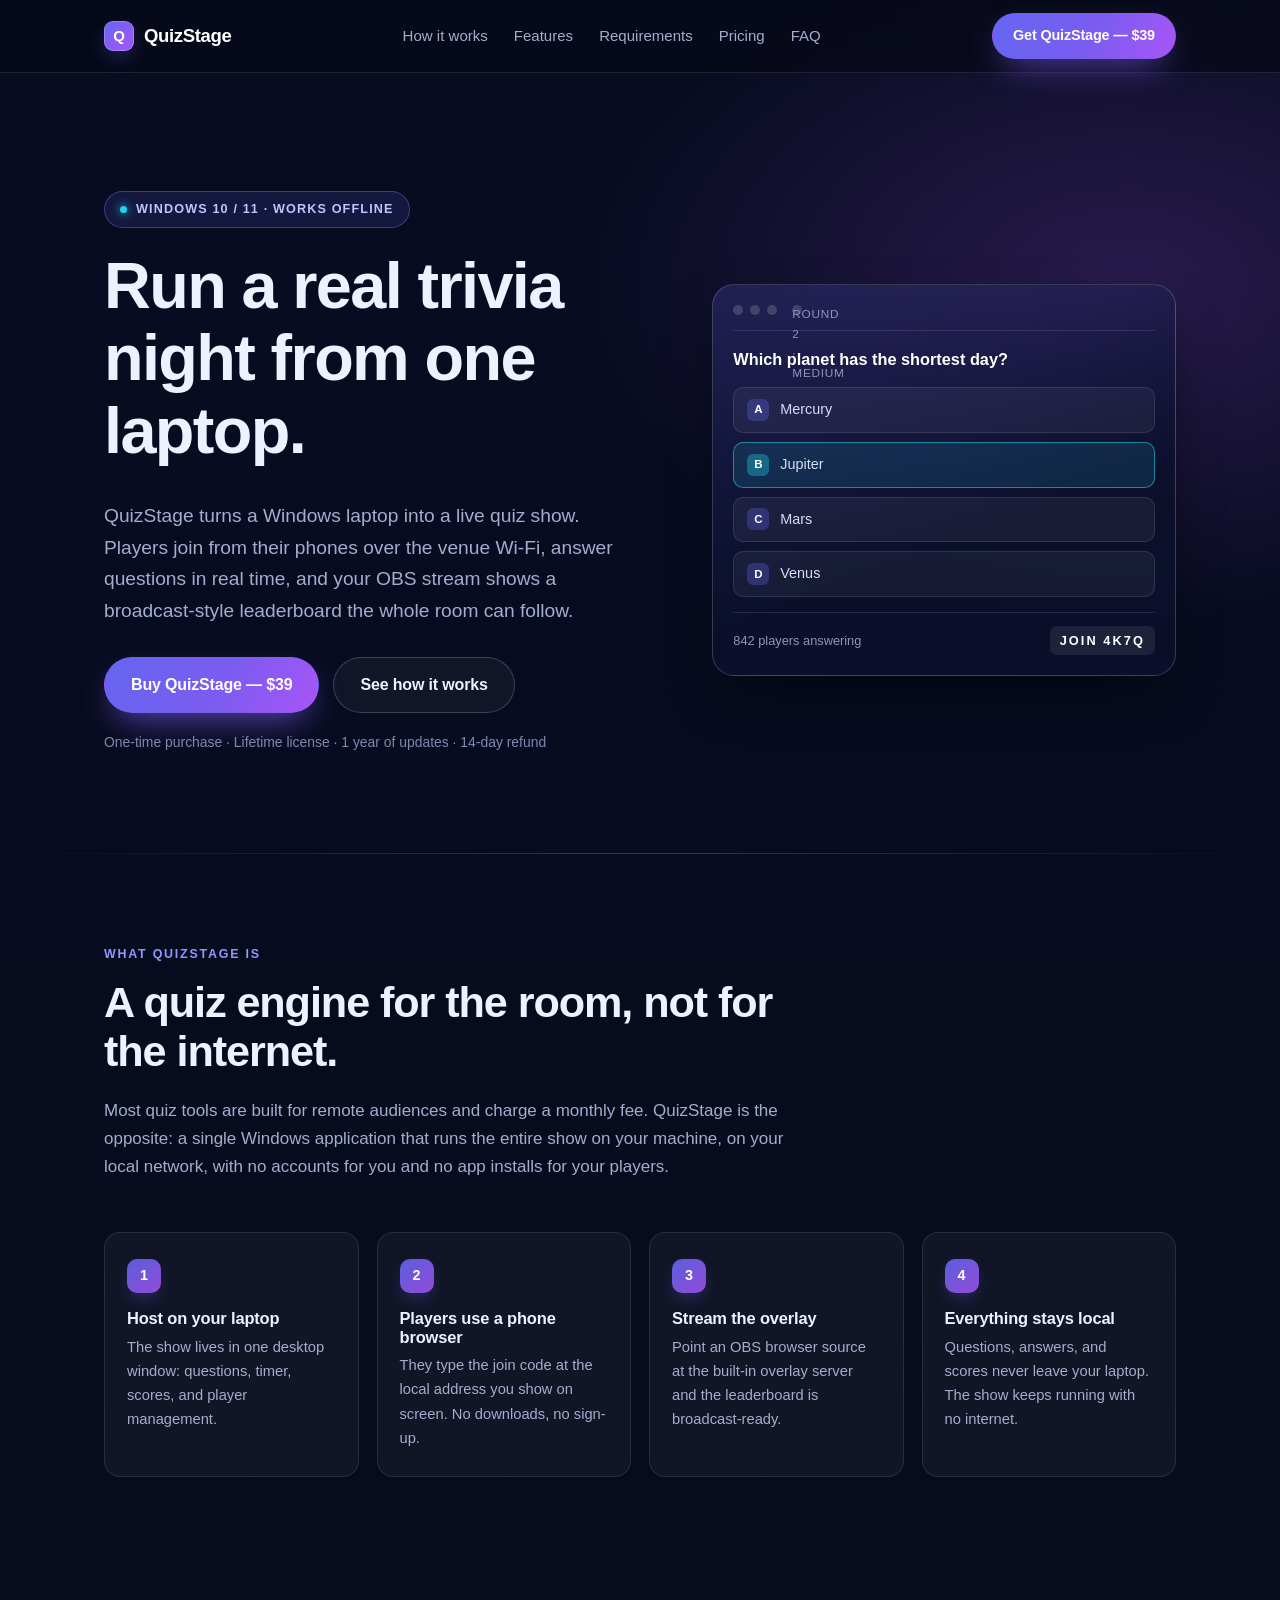
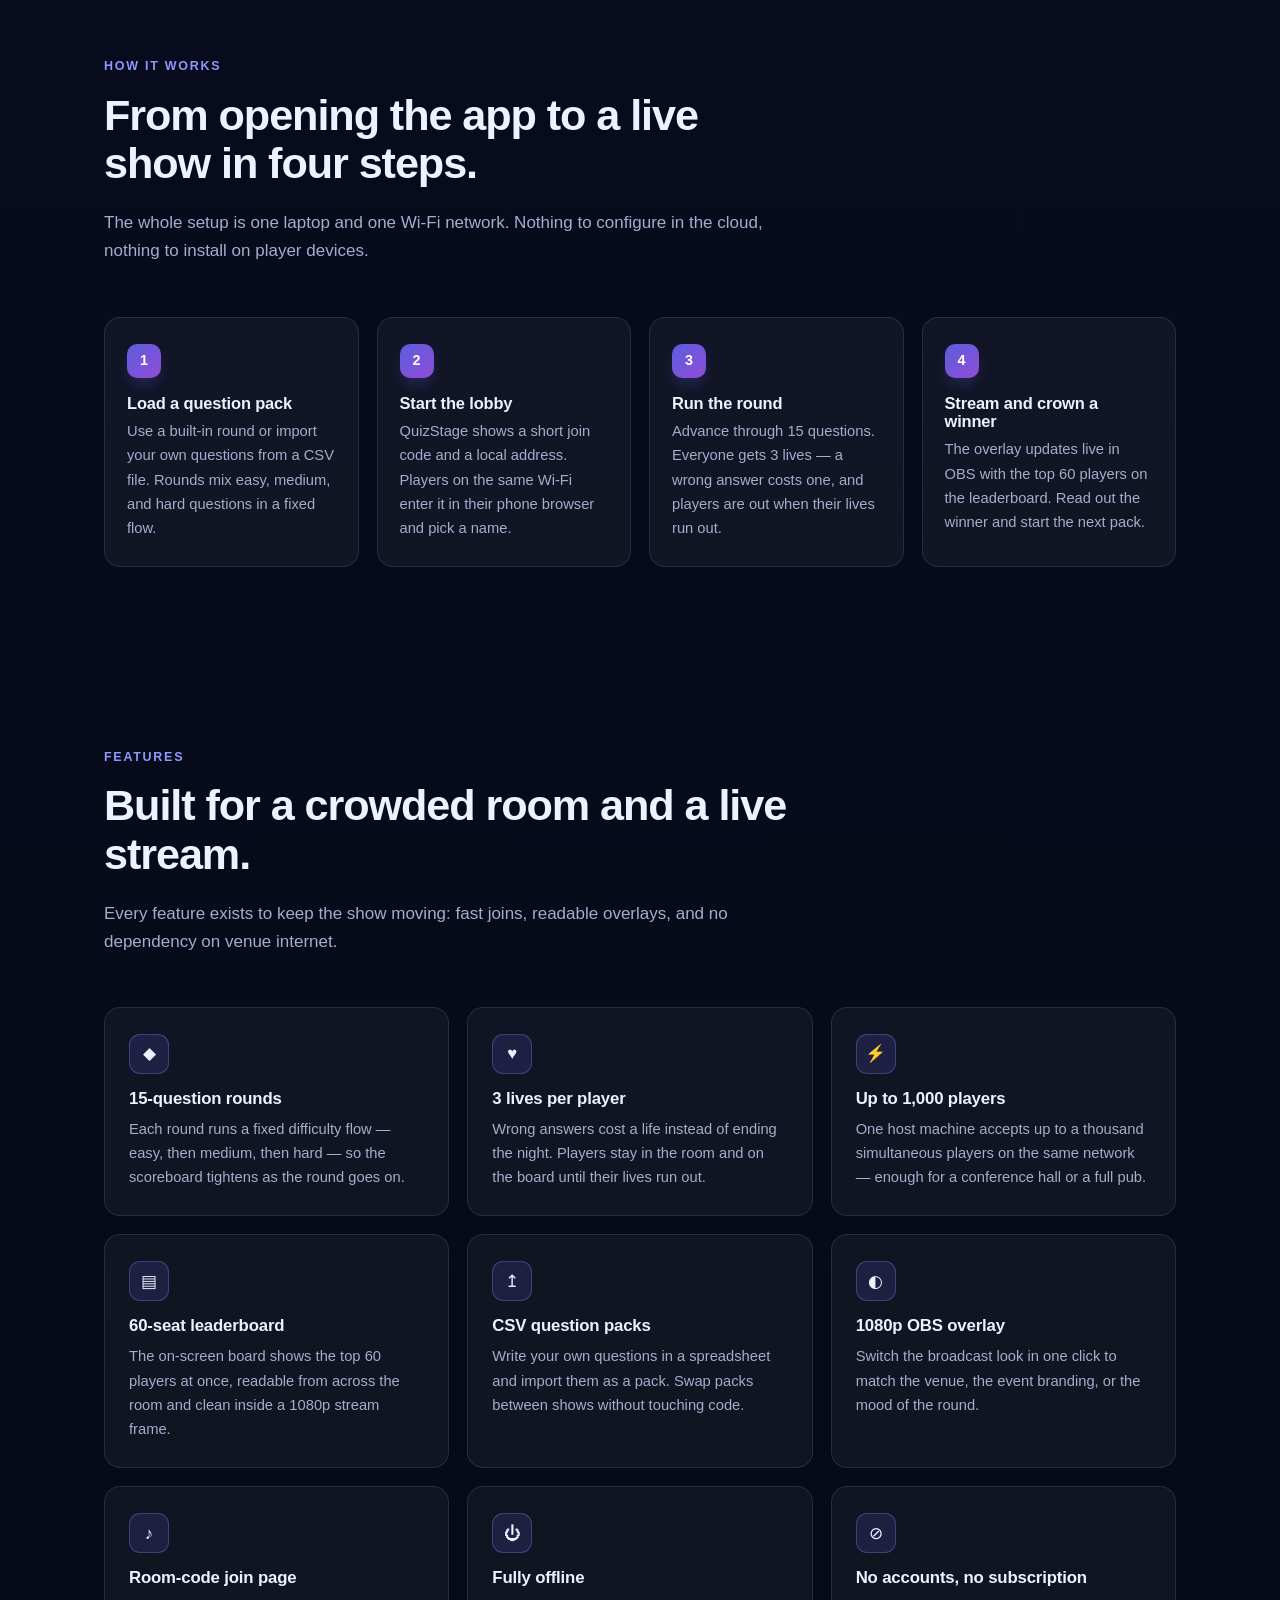
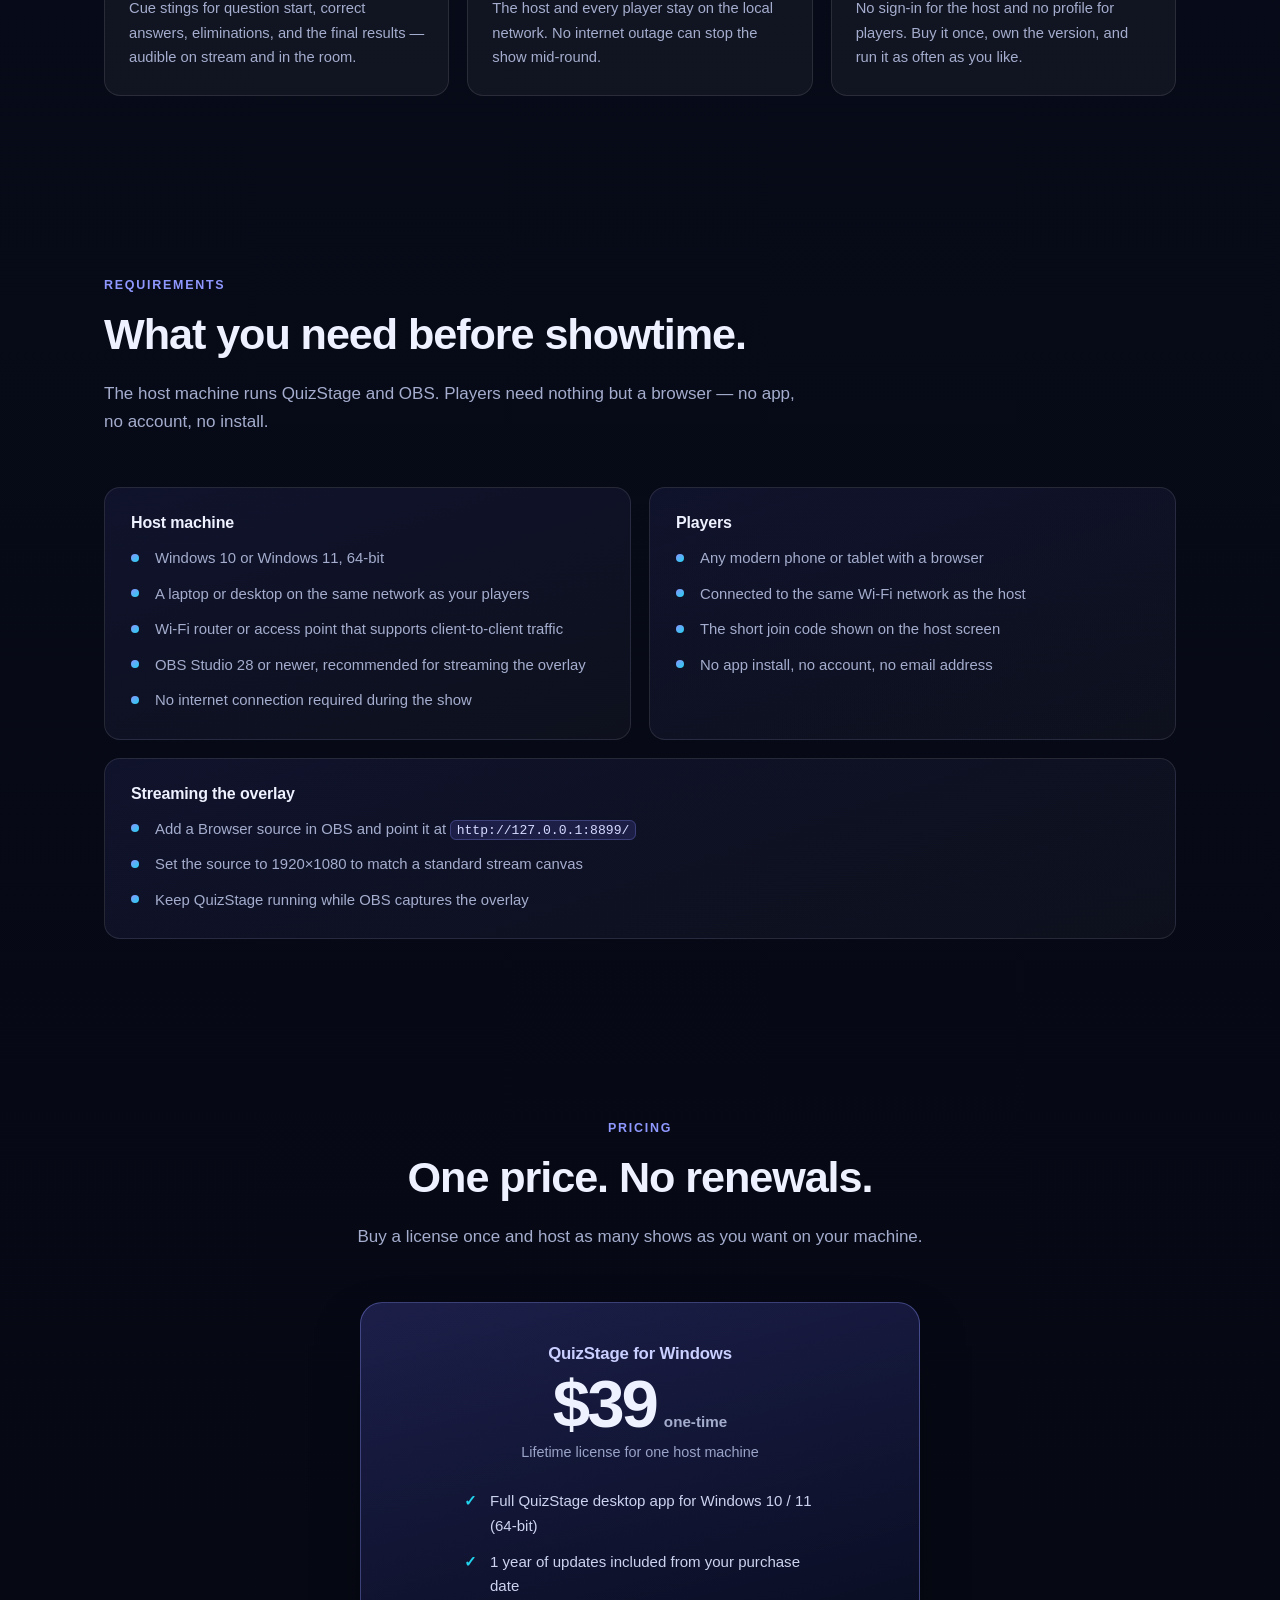
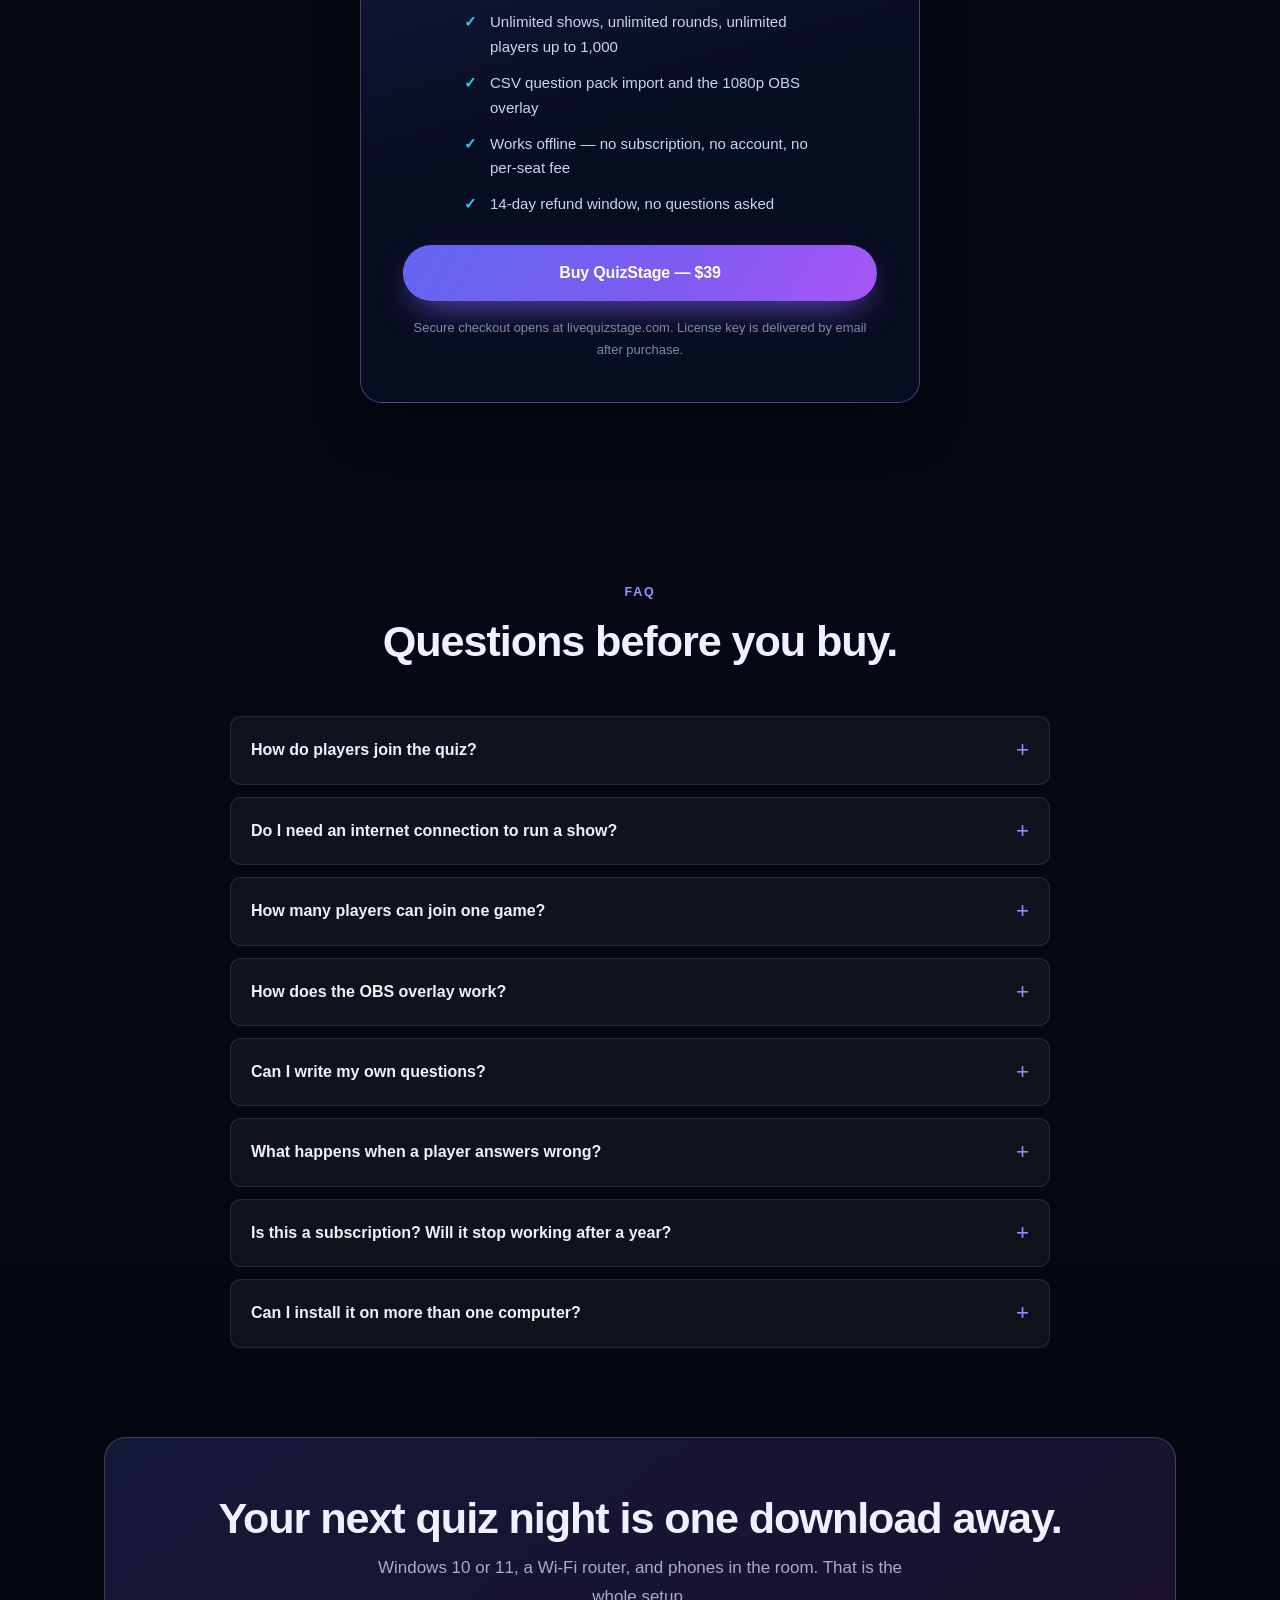
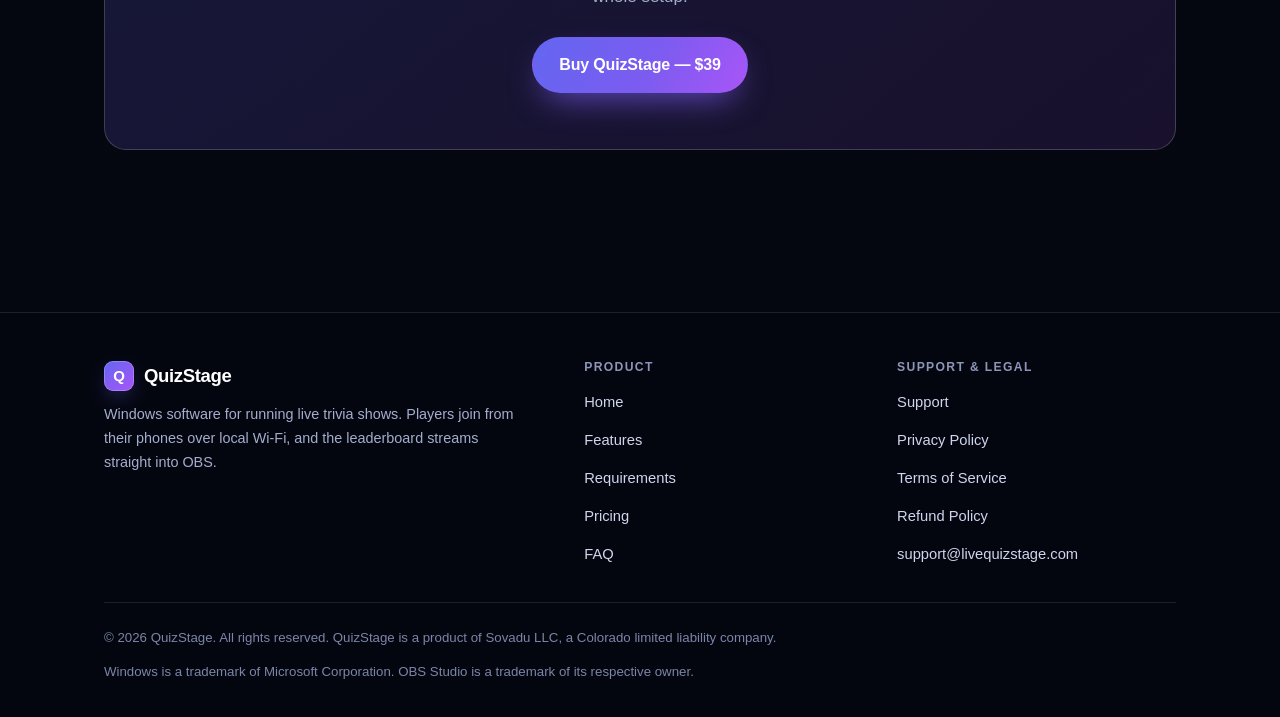
==== commit ab3ea475: "Add legal entity, real 404 page" ====
--- a/index.html
+++ b/index.html
@@ -345,7 +345,7 @@
       </div>
     </div>
     <div class="footer-bottom">
-      <span>&copy; 2026 QuizStage. All rights reserved.</span>
+      <span>&copy; 2026 QuizStage. All rights reserved. QuizStage is a product of Sovadu LLC, a Colorado limited liability company.</span>
       <span>Windows is a trademark of Microsoft Corporation. OBS Studio is a trademark of its respective owner.</span>
     </div>
   </div>
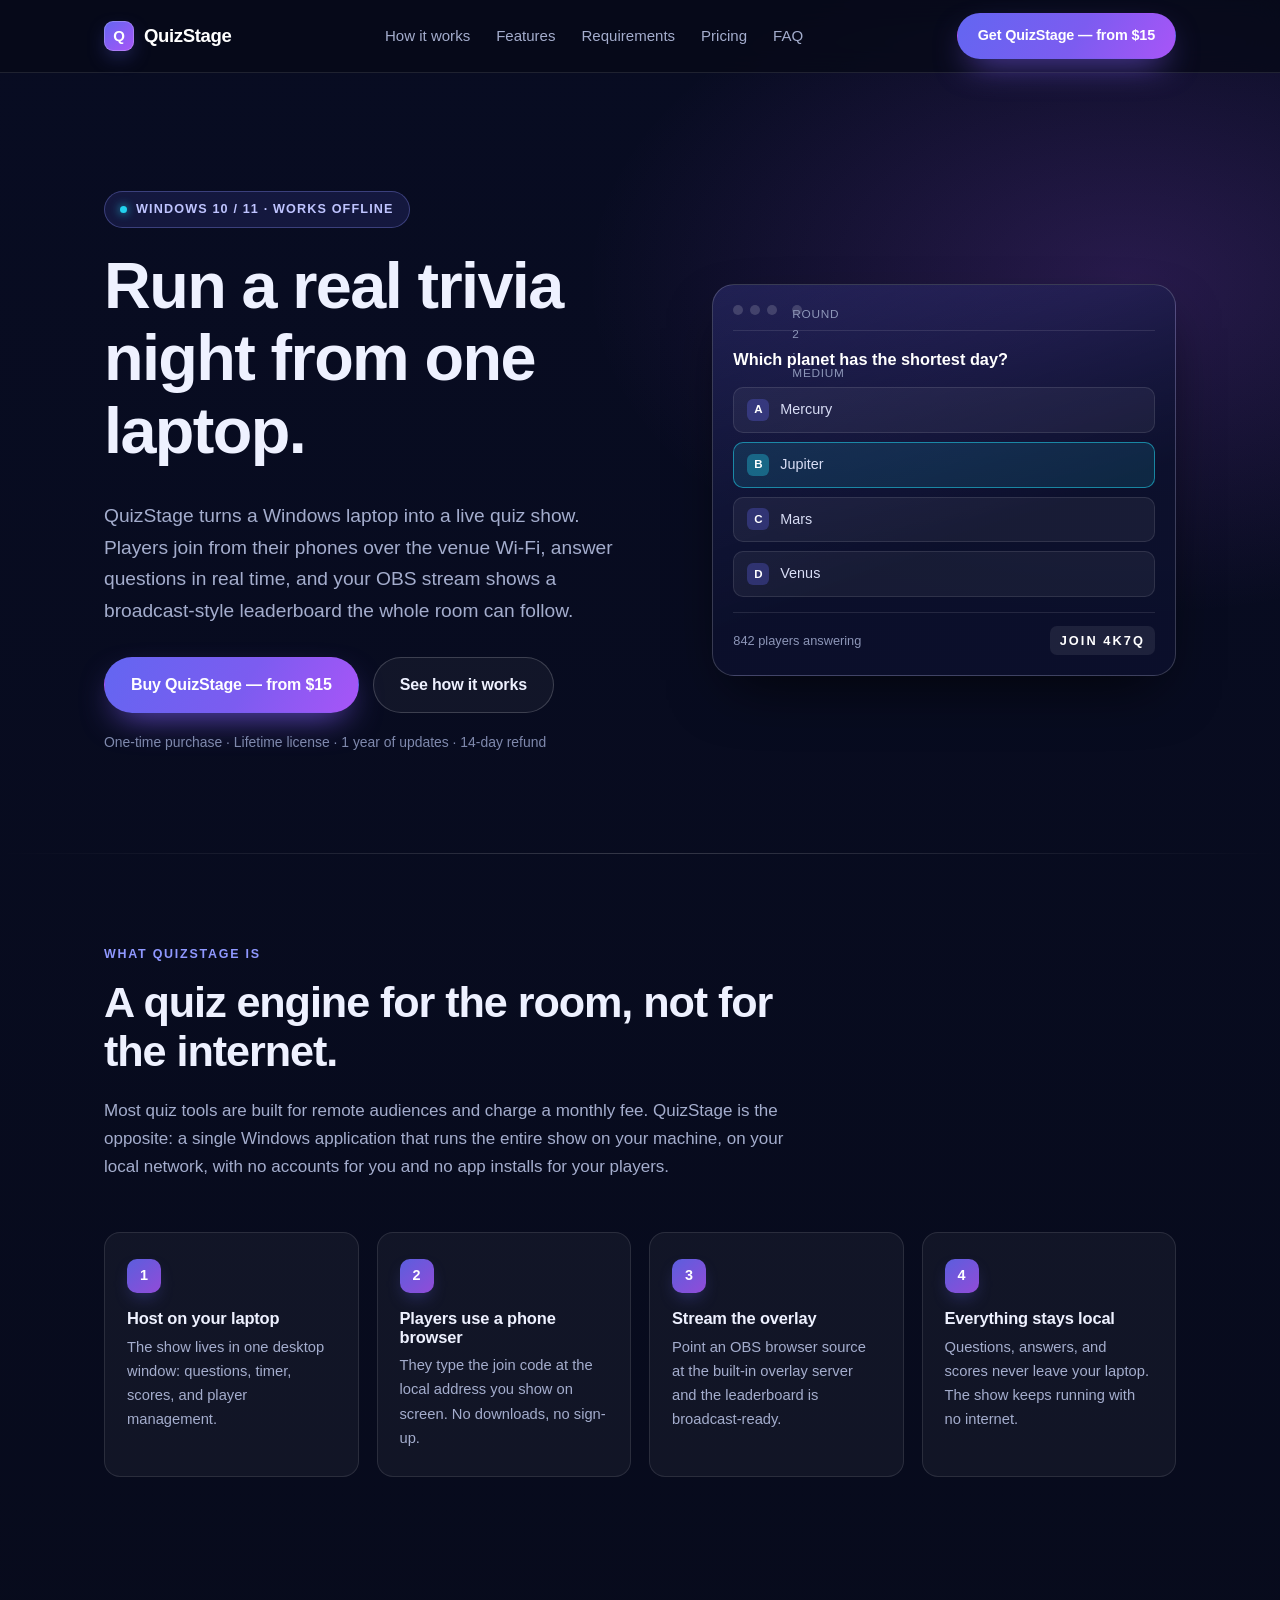
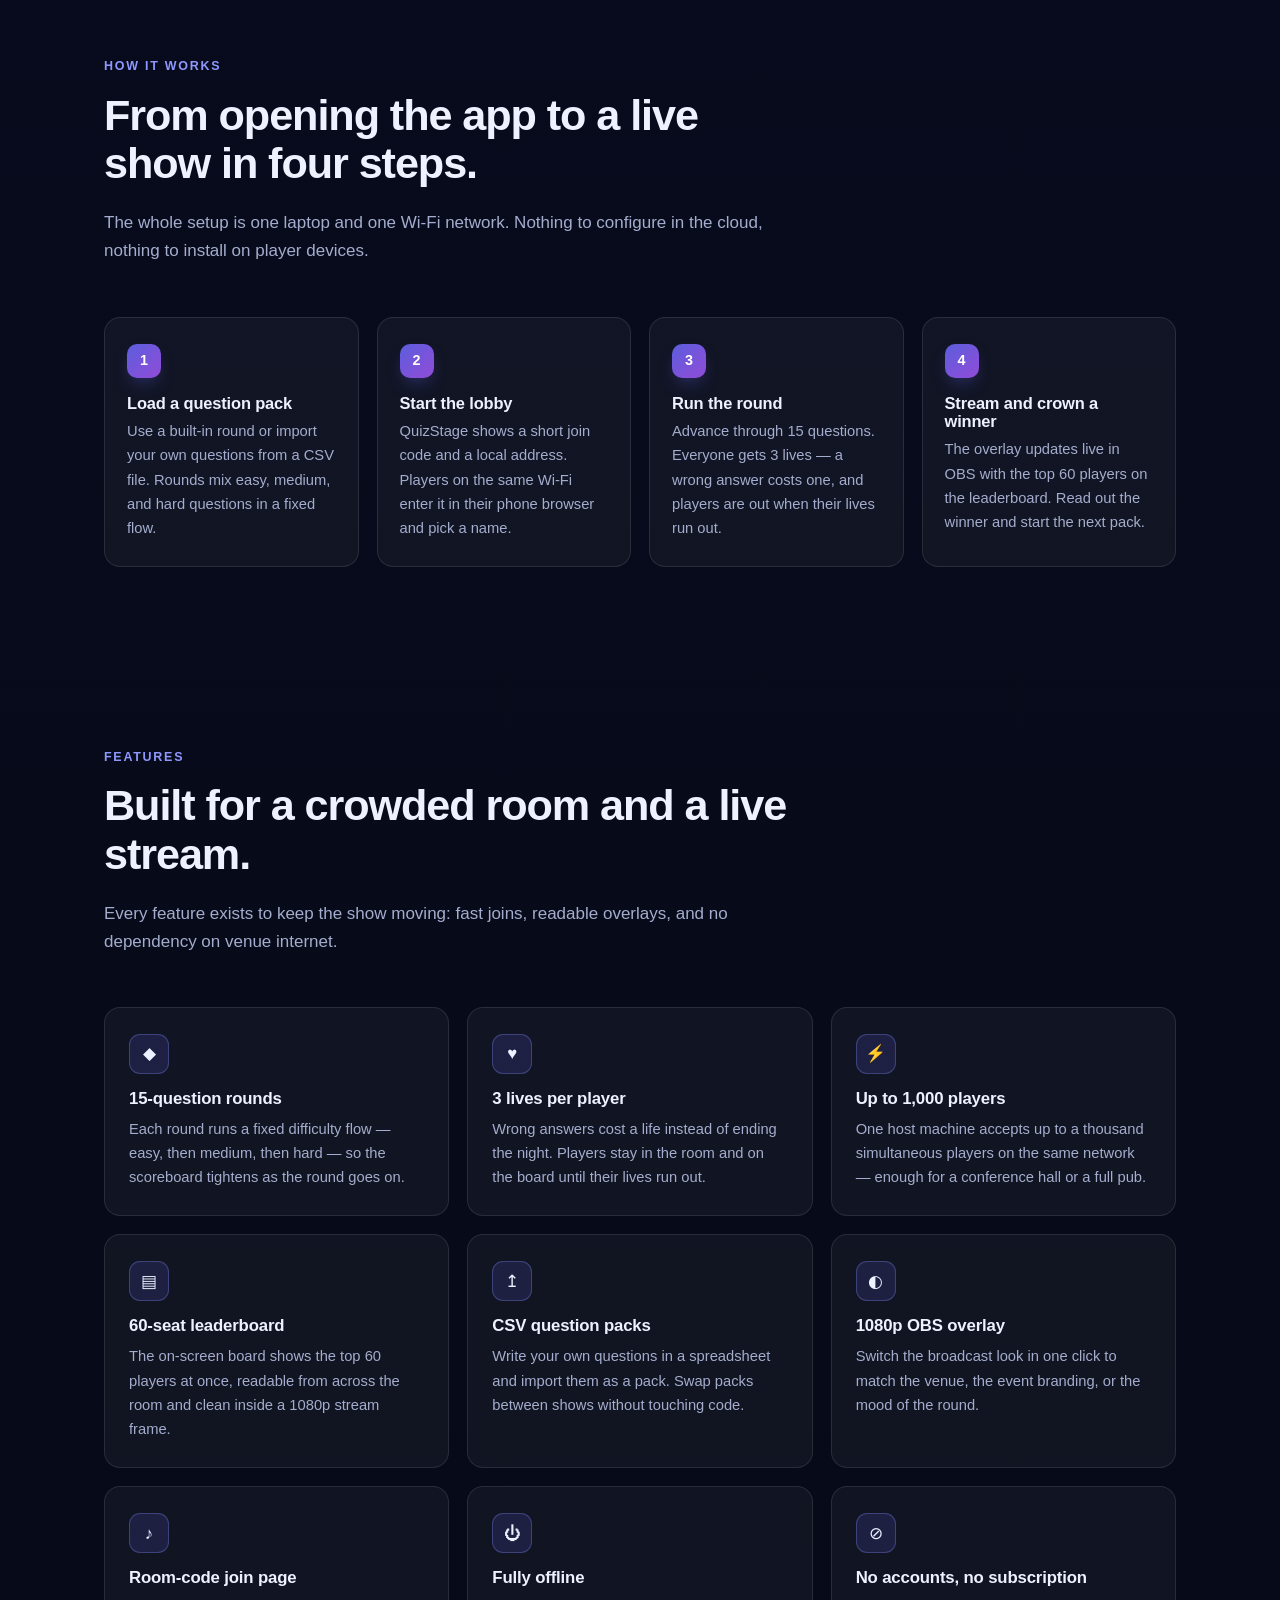
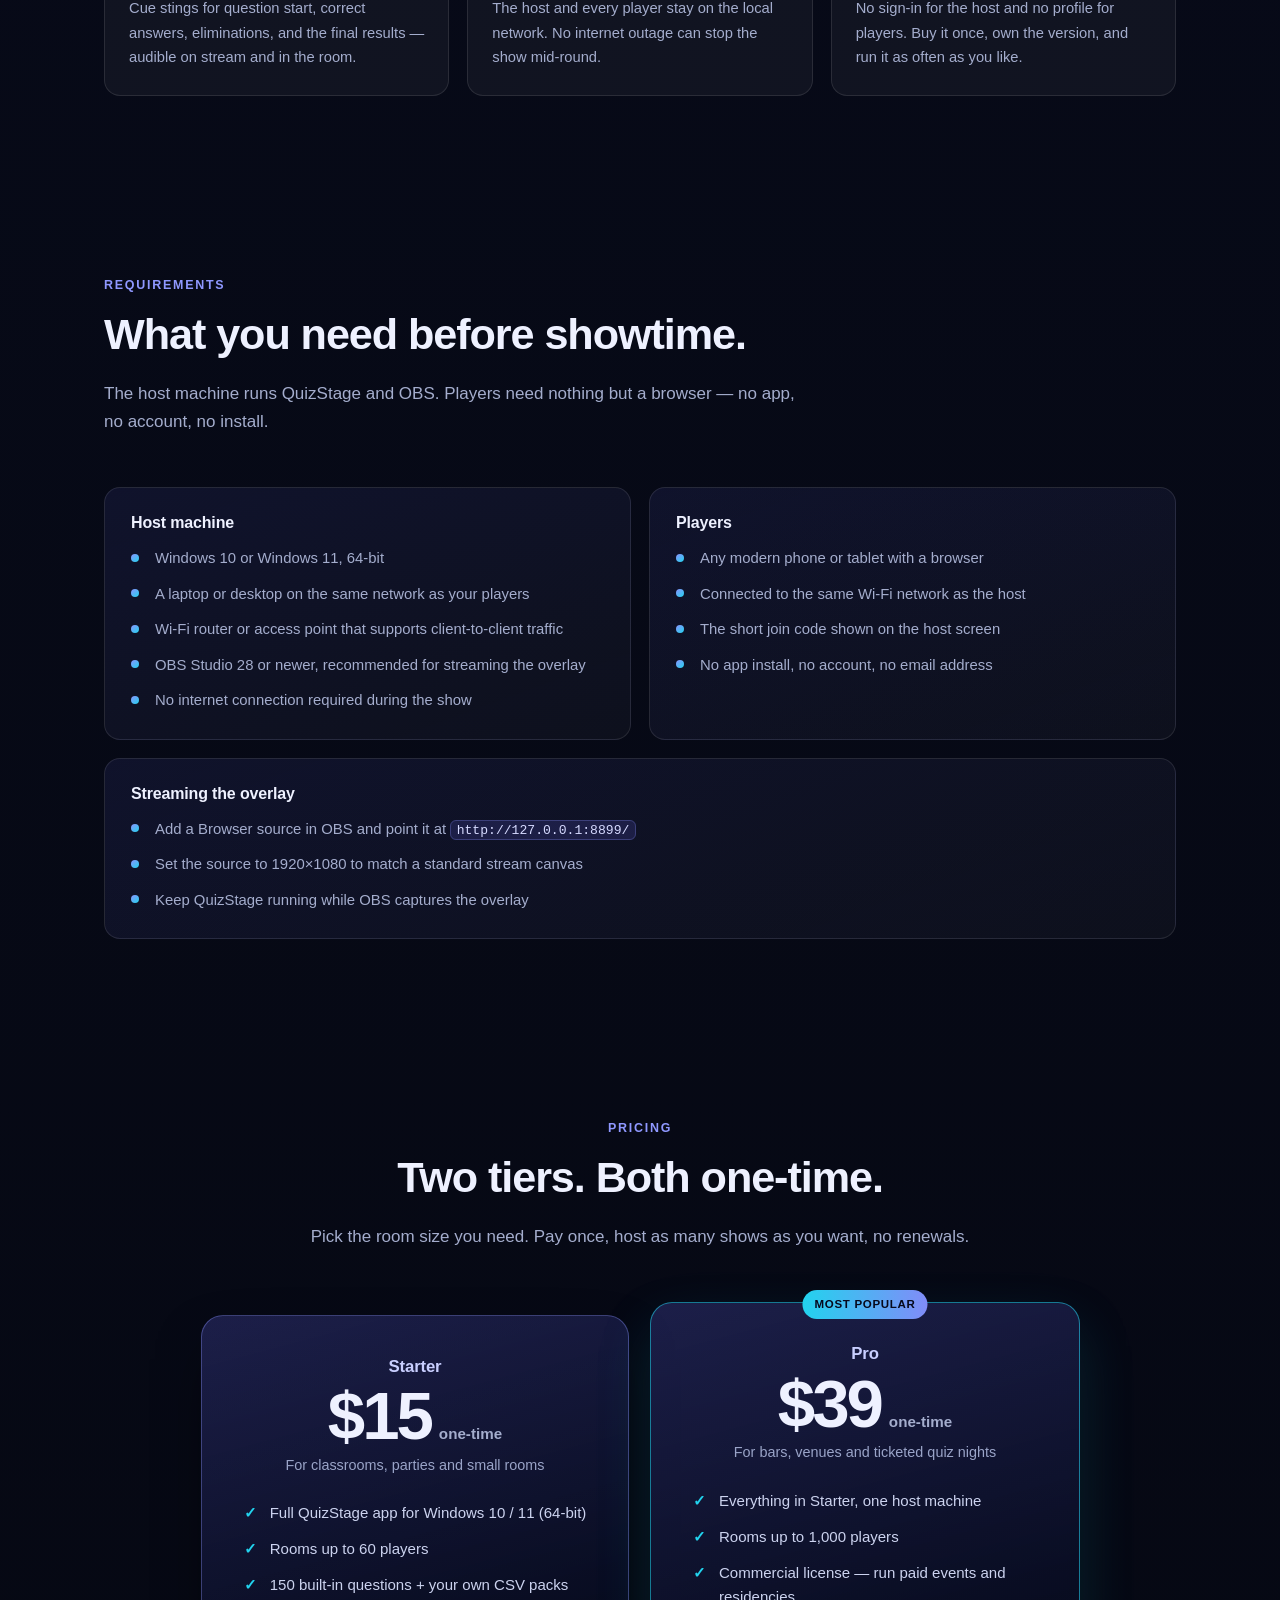
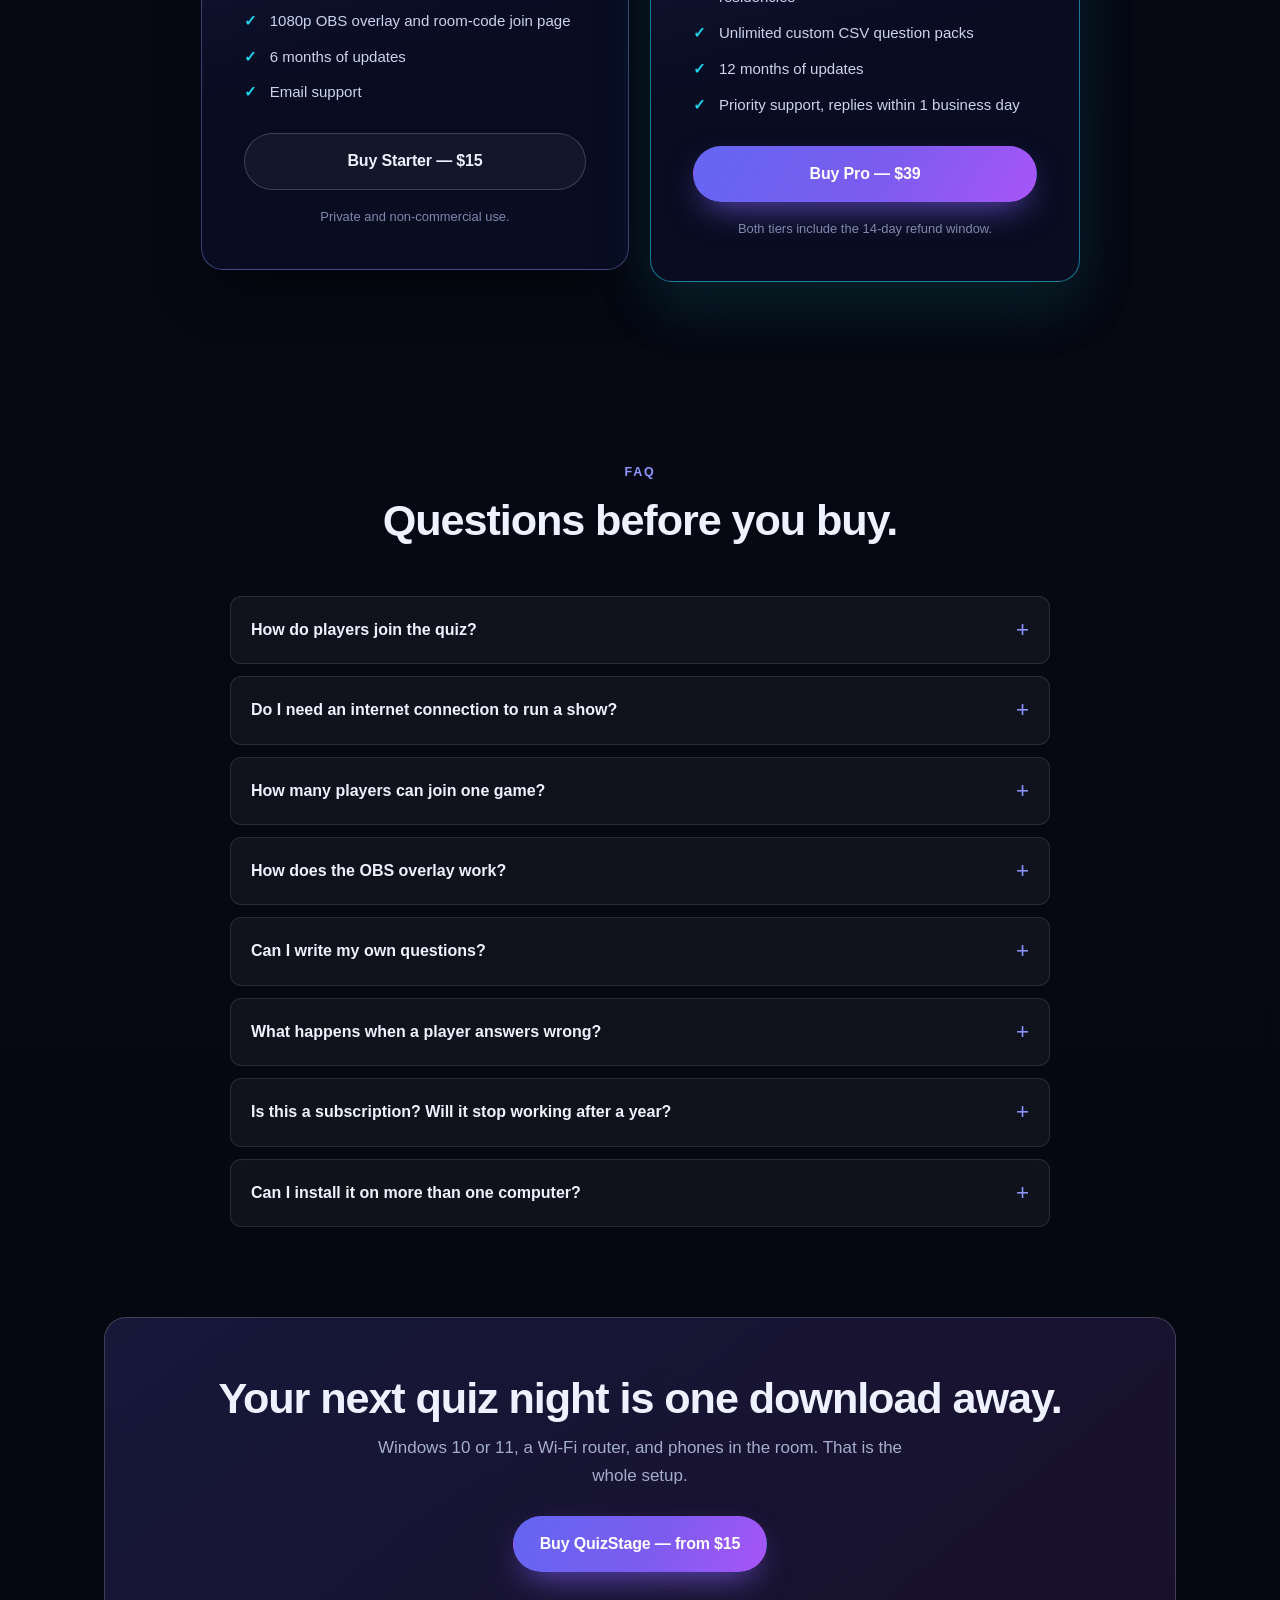
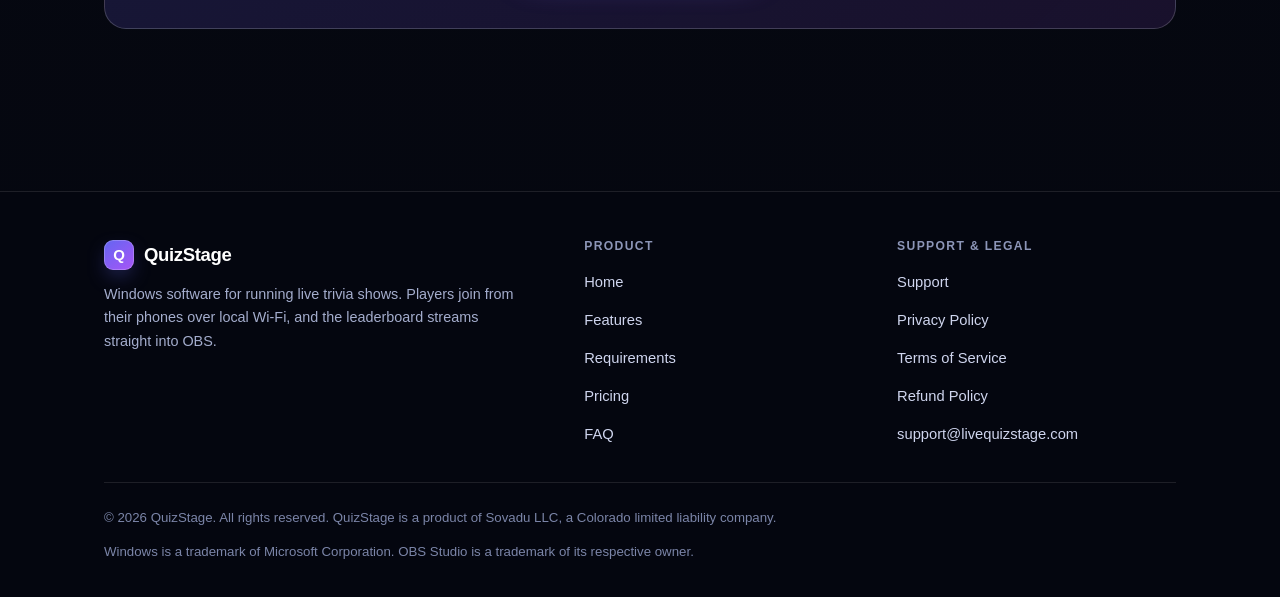
==== commit 5c119881: "Pricing: Starter $15 and Pro $39 tiers" ====
--- a/index.html
+++ b/index.html
@@ -4,12 +4,12 @@
 <meta charset="utf-8">
 <meta name="viewport" content="width=device-width, initial-scale=1">
 <title>QuizStage — Run Live Trivia Shows from a Windows Laptop</title>
-<meta name="description" content="QuizStage is Windows software for hosting live trivia nights. Players join from their phones over Wi-Fi with a short code, and you stream a broadcast-style leaderboard into OBS. $39 one-time, works offline.">
+<meta name="description" content="QuizStage is Windows software for hosting live trivia nights. Players join from their phones over Wi-Fi with a short code, and you stream a broadcast-style leaderboard into OBS. From $15 one-time, works offline.">
 <meta name="theme-color" content="#070a18">
 <link rel="canonical" href="https://livequizstage.com/">
 <meta property="og:type" content="website">
 <meta property="og:title" content="QuizStage — Run Live Trivia Shows from a Windows Laptop">
-<meta property="og:description" content="Host up to 1,000 players from a single Windows laptop. Phones join over Wi-Fi, the leaderboard renders straight into OBS. $39 one-time license.">
+<meta property="og:description" content="Host up to 1,000 players from a single Windows laptop. Phones join over Wi-Fi, the leaderboard renders straight into OBS. From $15 one-time, no subscription.">
 <meta property="og:image" content="https://livequizstage.com/og.svg">
 <meta property="og:image:type" content="image/svg+xml">
 <meta property="og:image:width" content="1200">
@@ -32,7 +32,7 @@
       <a href="#pricing">Pricing</a>
       <a href="#faq">FAQ</a>
     </nav>
-    <a class="btn btn-primary btn-sm" href="https://livequizstage.com/#pricing">Get QuizStage — $39</a>
+    <a class="btn btn-primary btn-sm" href="https://livequizstage.com/#pricing">Get QuizStage — from $15</a>
   </div>
 </header>
 
@@ -46,7 +46,7 @@
         <h1>Run a real trivia night from one laptop.</h1>
         <p class="lede">QuizStage turns a Windows laptop into a live quiz show. Players join from their phones over the venue Wi-Fi, answer questions in real time, and your OBS stream shows a broadcast-style leaderboard the whole room can follow.</p>
         <div class="hero-actions">
-          <a class="btn btn-primary" href="https://livequizstage.com/#pricing">Buy QuizStage — $39</a>
+          <a class="btn btn-primary" href="https://livequizstage.com/#pricing">Buy QuizStage — from $15</a>
           <a class="btn btn-ghost" href="#how">See how it works</a>
         </div>
         <p class="hero-note">One-time purchase · Lifetime license · 1 year of updates · 14-day refund</p>
@@ -235,26 +235,48 @@
     <div class="wrap">
       <div class="section-head" style="text-align:center;margin-left:auto;margin-right:auto">
         <span class="kicker">Pricing</span>
-        <h2>One price. No renewals.</h2>
-        <p>Buy a license once and host as many shows as you want on your machine.</p>
-      </div>
-      <div class="pricing-card">
-        <h3 style="font-size:1.05rem;color:#c9cfff;margin-bottom:0">QuizStage for Windows</h3>
-        <div class="price-tag">
-          <span class="price-amount">$39</span>
-          <span class="price-unit">one-time</span>
-        </div>
-        <p class="price-sub">Lifetime license for one host machine</p>
-        <ul class="price-list">
-          <li>Full QuizStage desktop app for Windows 10 / 11 (64-bit)</li>
-          <li>1 year of updates included from your purchase date</li>
-          <li>Unlimited shows, unlimited rounds, unlimited players up to 1,000</li>
-          <li>CSV question pack import and the 1080p OBS overlay</li>
-          <li>Works offline — no subscription, no account, no per-seat fee</li>
-          <li>14-day refund window, no questions asked</li>
-        </ul>
-        <a class="btn btn-primary" href="https://livequizstage.com/#pricing" style="width:100%">Buy QuizStage — $39</a>
-        <p class="price-fine">Secure checkout opens at livequizstage.com. License key is delivered by email after purchase.</p>
+        <h2>Two tiers. Both one-time.</h2>
+        <p>Pick the room size you need. Pay once, host as many shows as you want, no renewals.</p>
+      </div>
+      <div class="pricing-grid">
+        <div class="pricing-card">
+          <h3 style="font-size:1.05rem;color:#c9cfff;margin-bottom:0">Starter</h3>
+          <div class="price-tag">
+            <span class="price-amount">$15</span>
+            <span class="price-unit">one-time</span>
+          </div>
+          <p class="price-sub">For classrooms, parties and small rooms</p>
+          <ul class="price-list">
+            <li>Full QuizStage app for Windows 10 / 11 (64-bit)</li>
+            <li>Rooms up to 60 players</li>
+            <li>150 built-in questions + your own CSV packs</li>
+            <li>1080p OBS overlay and room-code join page</li>
+            <li>6 months of updates</li>
+            <li>Email support</li>
+          </ul>
+          <a class="btn btn-ghost" href="https://livequizstage.com/#pricing" style="width:100%">Buy Starter — $15</a>
+          <p class="price-fine">Private and non-commercial use.</p>
+        </div>
+
+        <div class="pricing-card featured">
+          <div class="badge-pop">Most popular</div>
+          <h3 style="font-size:1.05rem;color:#c9cfff;margin-bottom:0">Pro</h3>
+          <div class="price-tag">
+            <span class="price-amount">$39</span>
+            <span class="price-unit">one-time</span>
+          </div>
+          <p class="price-sub">For bars, venues and ticketed quiz nights</p>
+          <ul class="price-list">
+            <li>Everything in Starter, one host machine</li>
+            <li>Rooms up to 1,000 players</li>
+            <li>Commercial license — run paid events and residencies</li>
+            <li>Unlimited custom CSV question packs</li>
+            <li>12 months of updates</li>
+            <li>Priority support, replies within 1 business day</li>
+          </ul>
+          <a class="btn btn-primary" href="https://livequizstage.com/#pricing" style="width:100%">Buy Pro — $39</a>
+          <p class="price-fine">Both tiers include the 14-day refund window.</p>
+        </div>
       </div>
     </div>
   </section>
@@ -293,7 +315,7 @@
         </details>
         <details>
           <summary>Is this a subscription? Will it stop working after a year?</summary>
-          <p>No. You pay $39 once for a lifetime license on one host machine. The purchase includes 1 year of updates; after that year the version you have keeps working indefinitely. There is no renewal requirement and nothing is disabled.</p>
+          <p>No. Starter is $15 and Pro is $39, both one-time, both for one host machine. Starter includes 6 months of updates, Pro includes 12. After that the version you already have keeps working indefinitely — nothing is disabled and there is no renewal requirement.</p>
         </details>
         <details>
           <summary>Can I install it on more than one computer?</summary>
@@ -309,7 +331,7 @@
       <div class="cta-band">
         <h2>Your next quiz night is one download away.</h2>
         <p>Windows 10 or 11, a Wi-Fi router, and phones in the room. That is the whole setup.</p>
-        <a class="btn btn-primary" href="https://livequizstage.com/#pricing">Buy QuizStage — $39</a>
+        <a class="btn btn-primary" href="https://livequizstage.com/#pricing">Buy QuizStage — from $15</a>
       </div>
     </div>
   </section>
--- a/styles.css
+++ b/styles.css
@@ -170,6 +170,22 @@
 }
 
 /* ---------- Pricing ---------- */
+.pricing-grid {
+  display: grid; grid-template-columns: repeat(auto-fit, minmax(290px, 1fr));
+  gap: 20px; max-width: 880px; margin: 0 auto; align-items: stretch;
+}
+.pricing-card { position: relative; }
+.pricing-card.featured {
+  border-color: rgba(34, 211, 238, 0.55);
+  box-shadow: 0 24px 60px rgba(34, 211, 238, 0.14), var(--shadow);
+}
+.badge-pop {
+  position: absolute; top: -13px; left: 50%; transform: translateX(-50%);
+  background: linear-gradient(90deg, #22d3ee, #818cf8); color: #06091c;
+  font-size: 0.72rem; font-weight: 800; letter-spacing: 0.06em; text-transform: uppercase;
+  padding: 5px 12px; border-radius: 999px; white-space: nowrap;
+}
+@media (min-width: 820px) { .pricing-grid { align-items: center; } .pricing-card { margin: 0; } }
 .pricing-card {
   max-width: 560px; margin: 0 auto;
   background: linear-gradient(165deg, rgba(99, 102, 241, 0.24), rgba(9, 13, 34, 0.96) 58%);
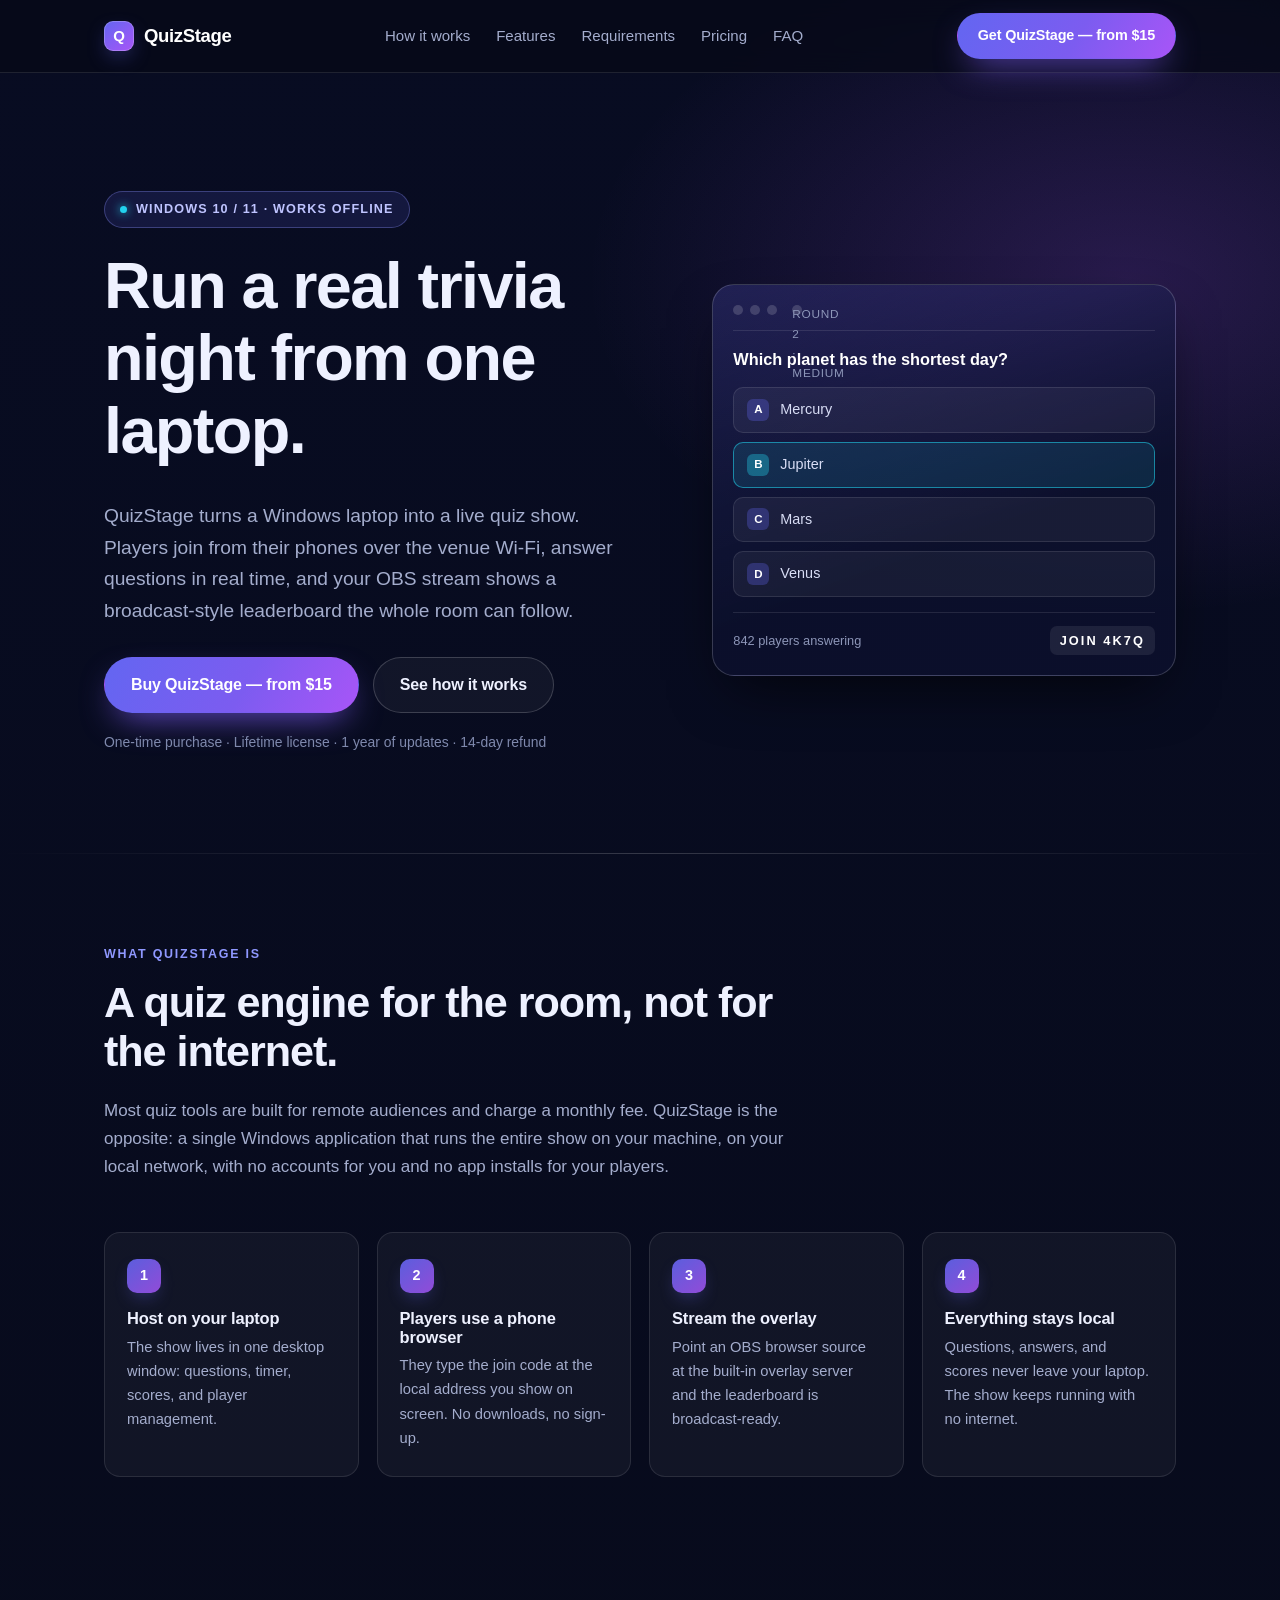
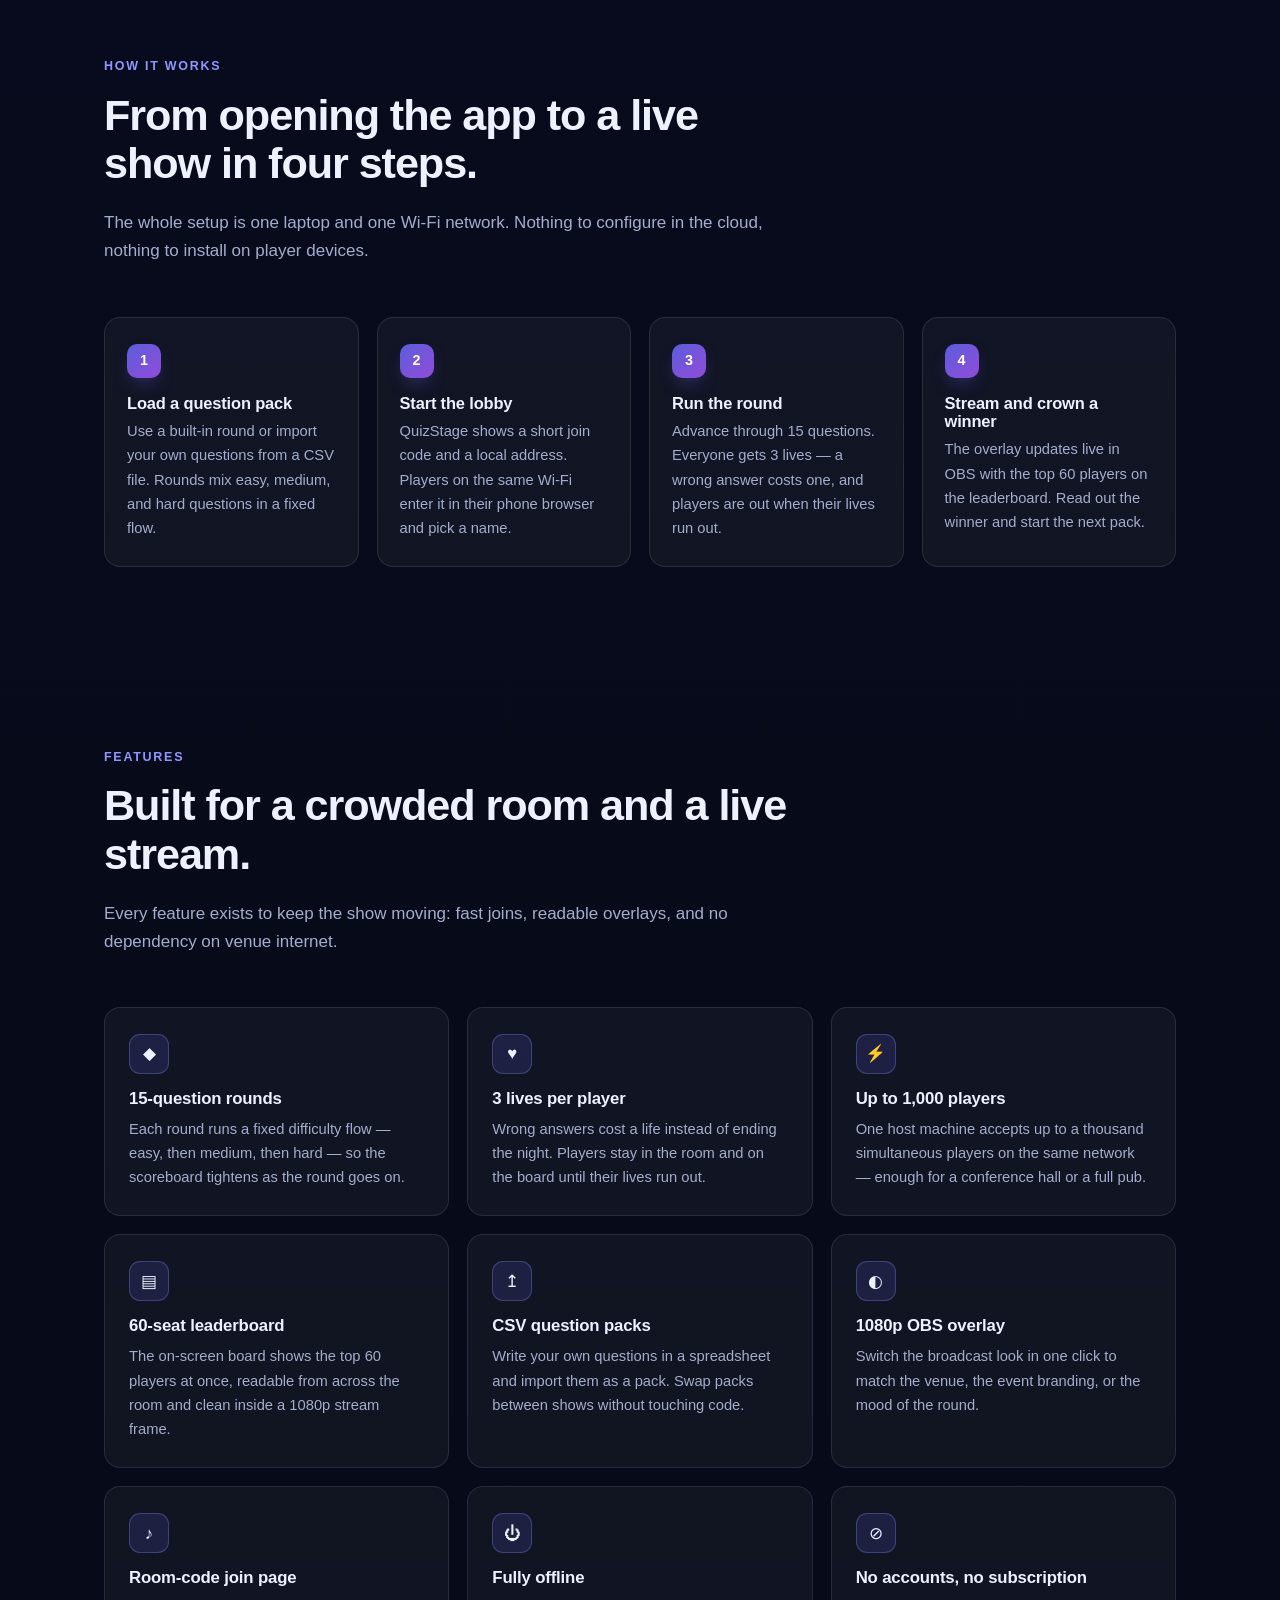
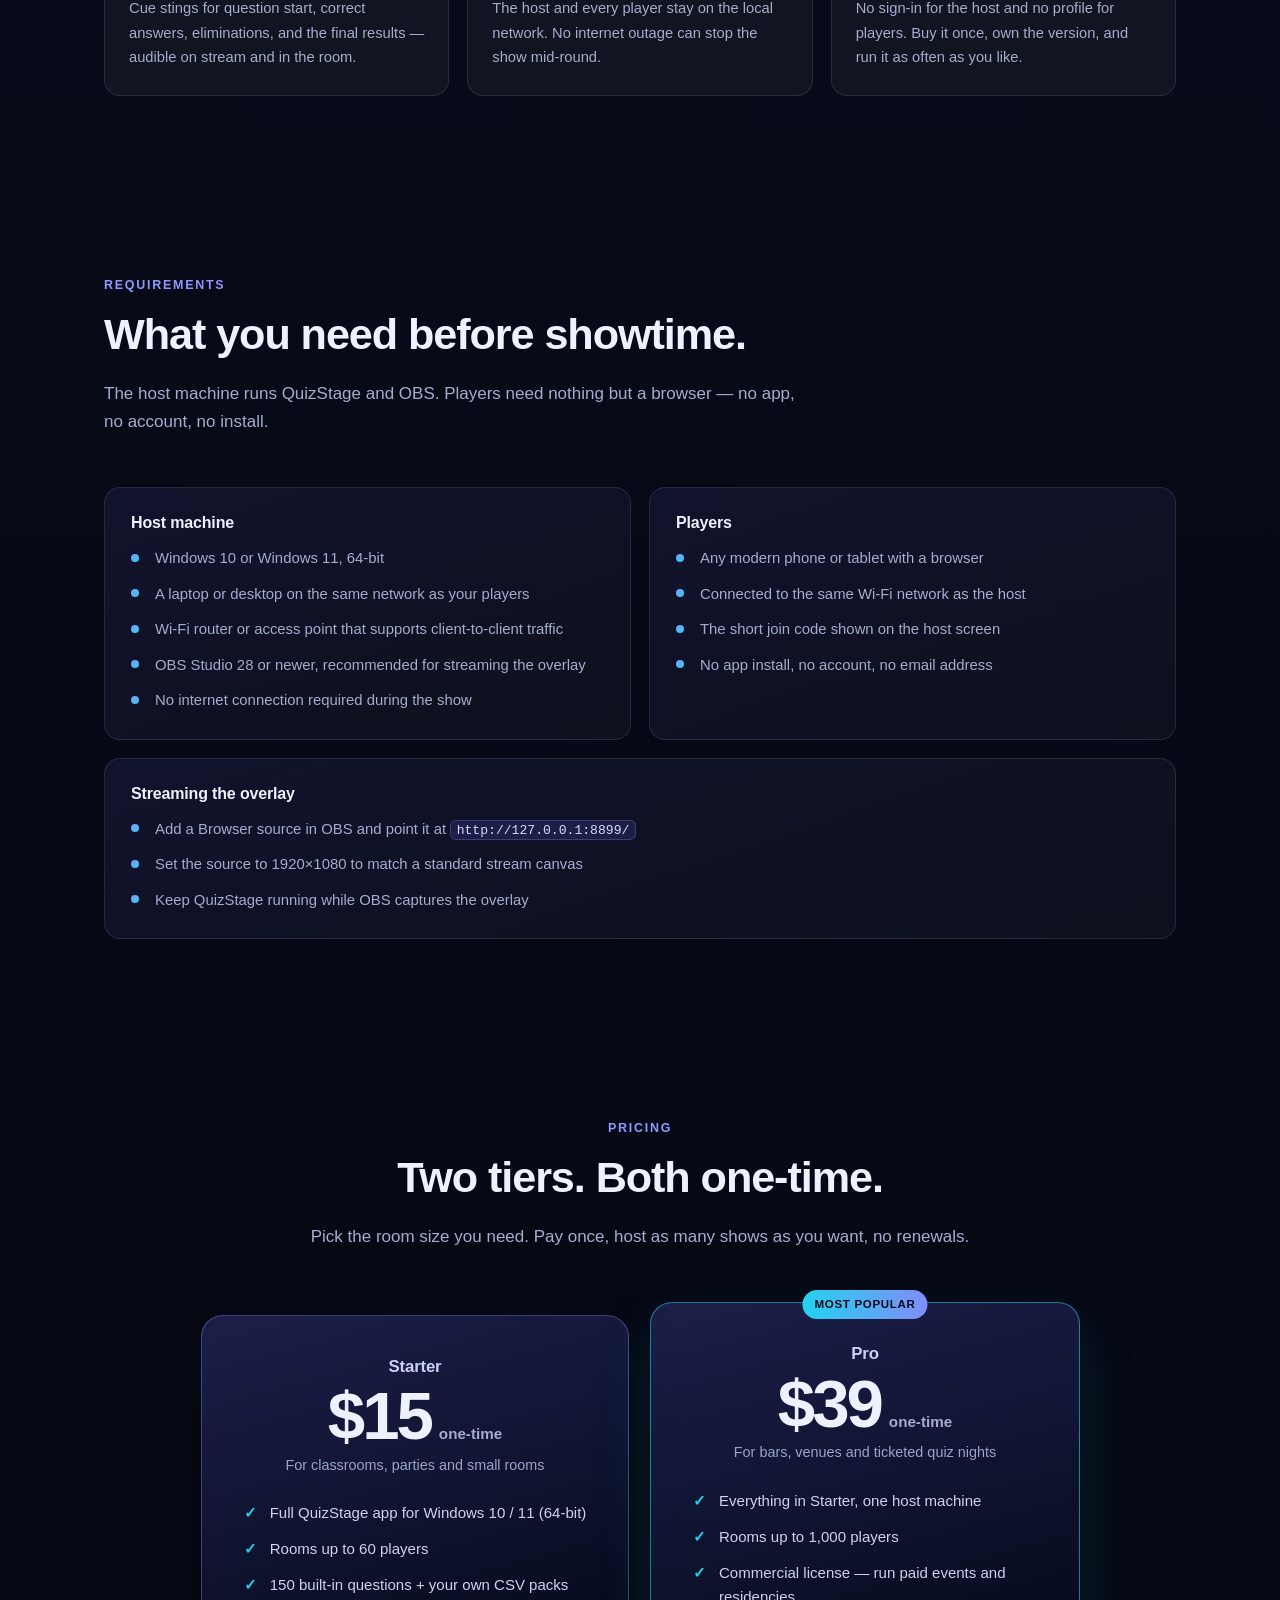
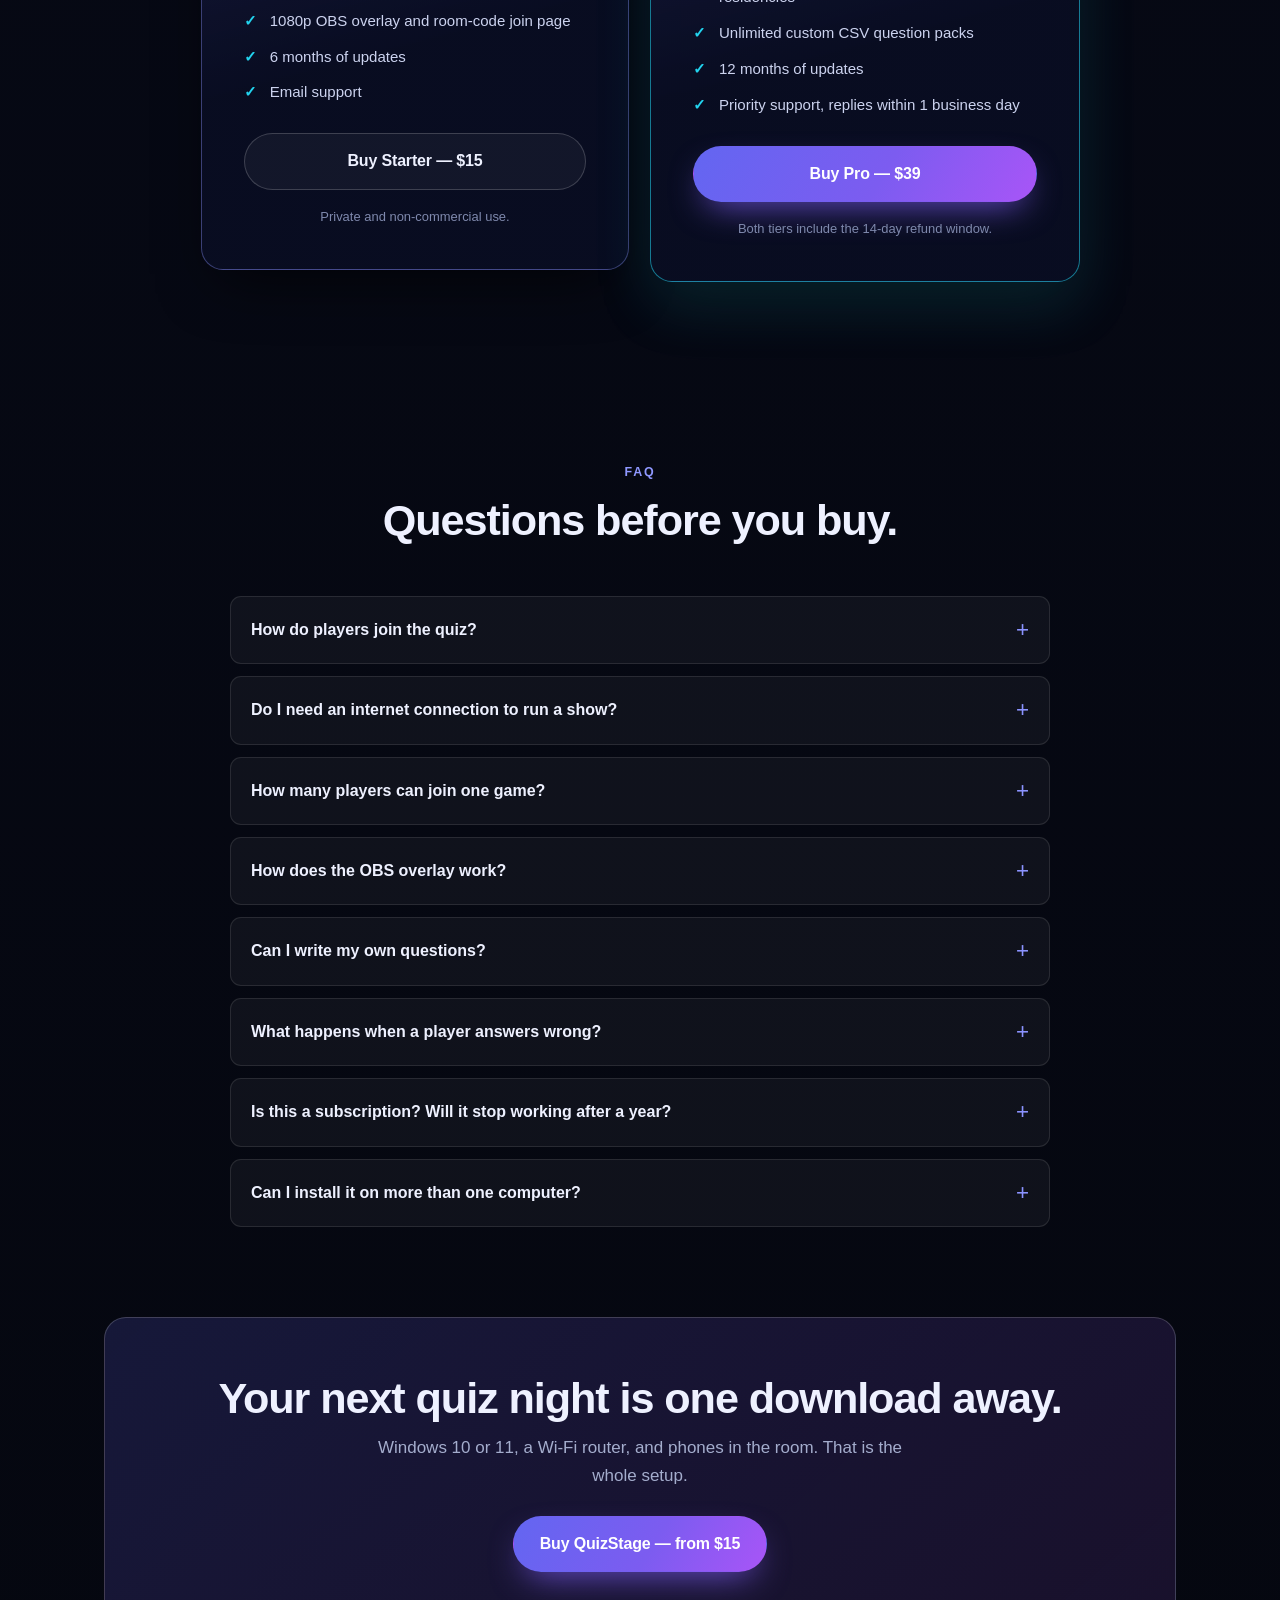
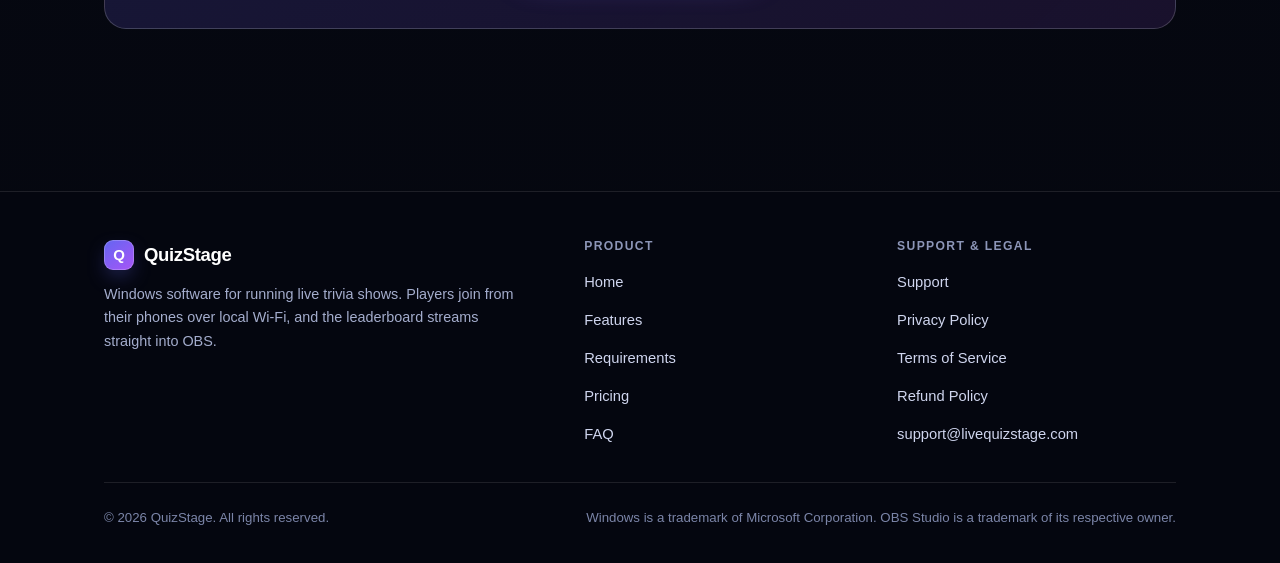
==== commit 33ebb773: "Remove Sovadu LLC entity from site" ====
--- a/index.html
+++ b/index.html
@@ -367,7 +367,7 @@
       </div>
     </div>
     <div class="footer-bottom">
-      <span>&copy; 2026 QuizStage. All rights reserved. QuizStage is a product of Sovadu LLC, a Colorado limited liability company.</span>
+      <span>&copy; 2026 QuizStage. All rights reserved.</span>
       <span>Windows is a trademark of Microsoft Corporation. OBS Studio is a trademark of its respective owner.</span>
     </div>
   </div>
